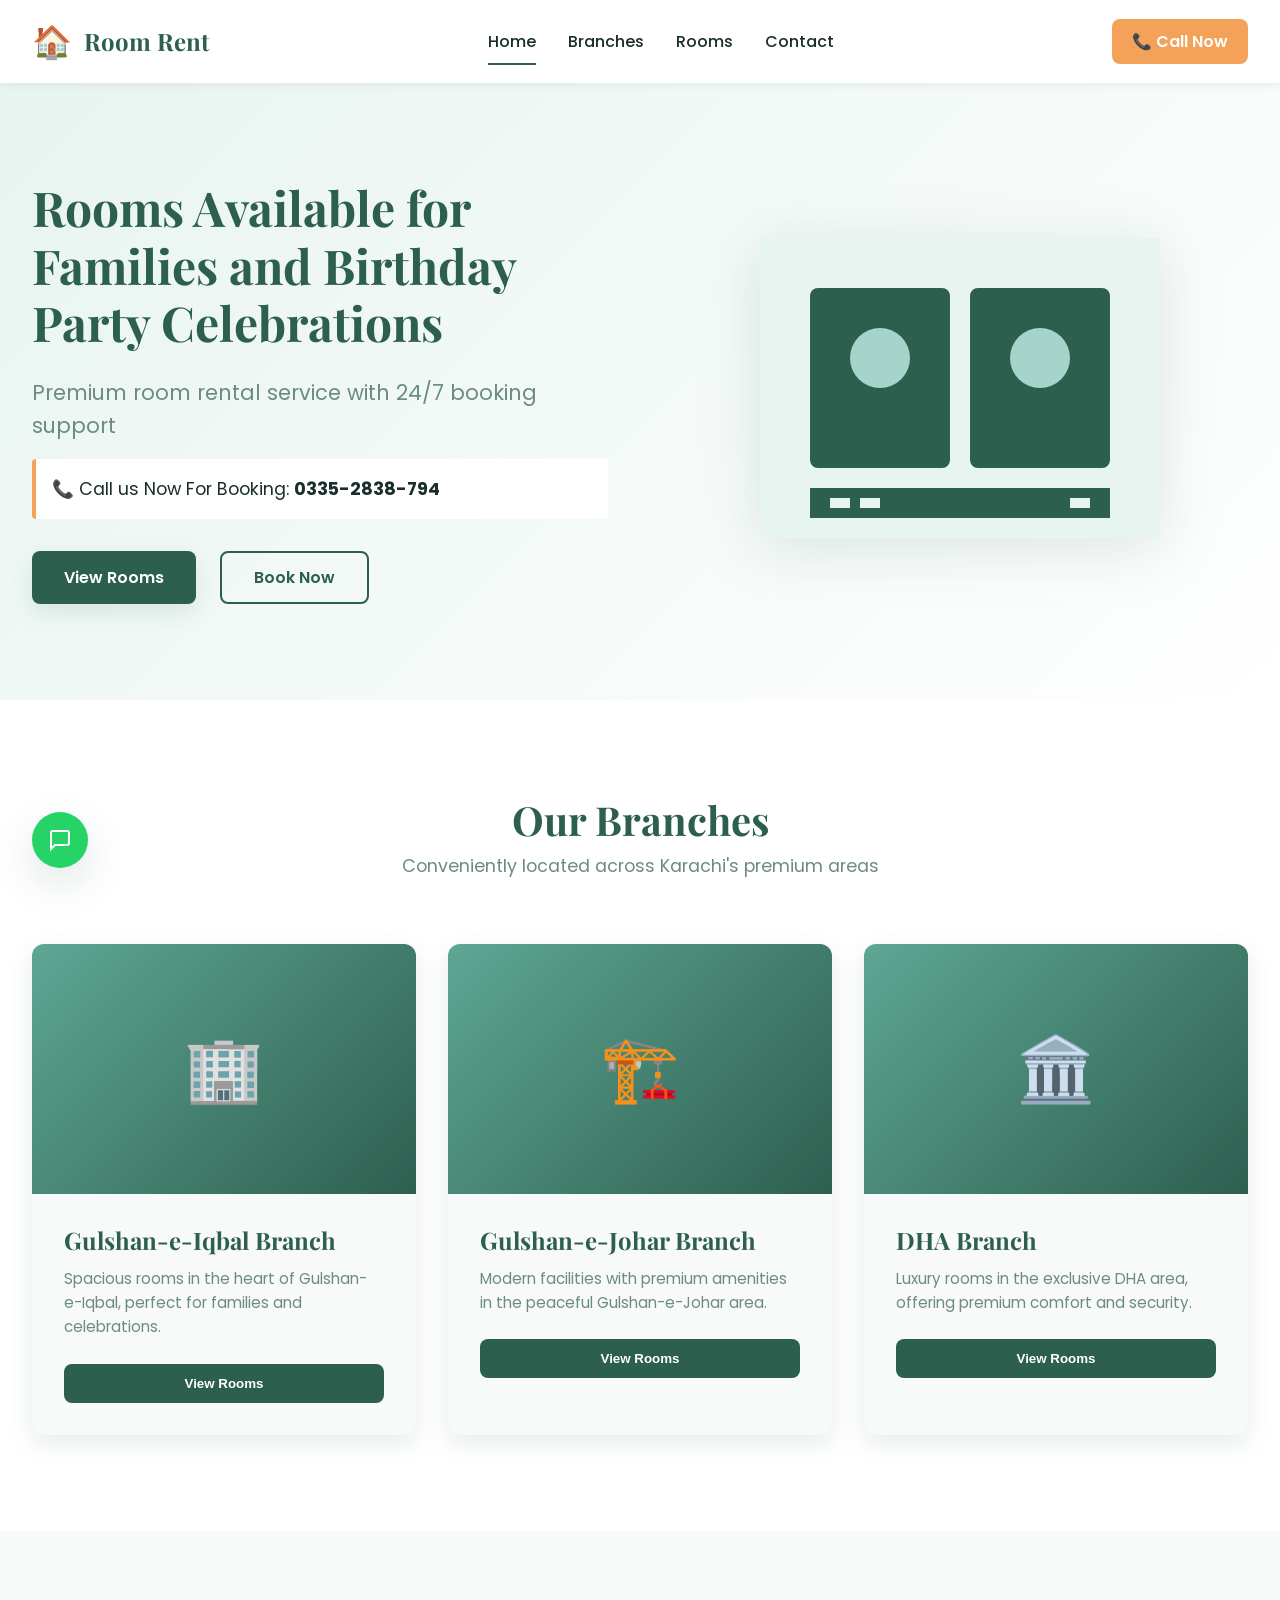
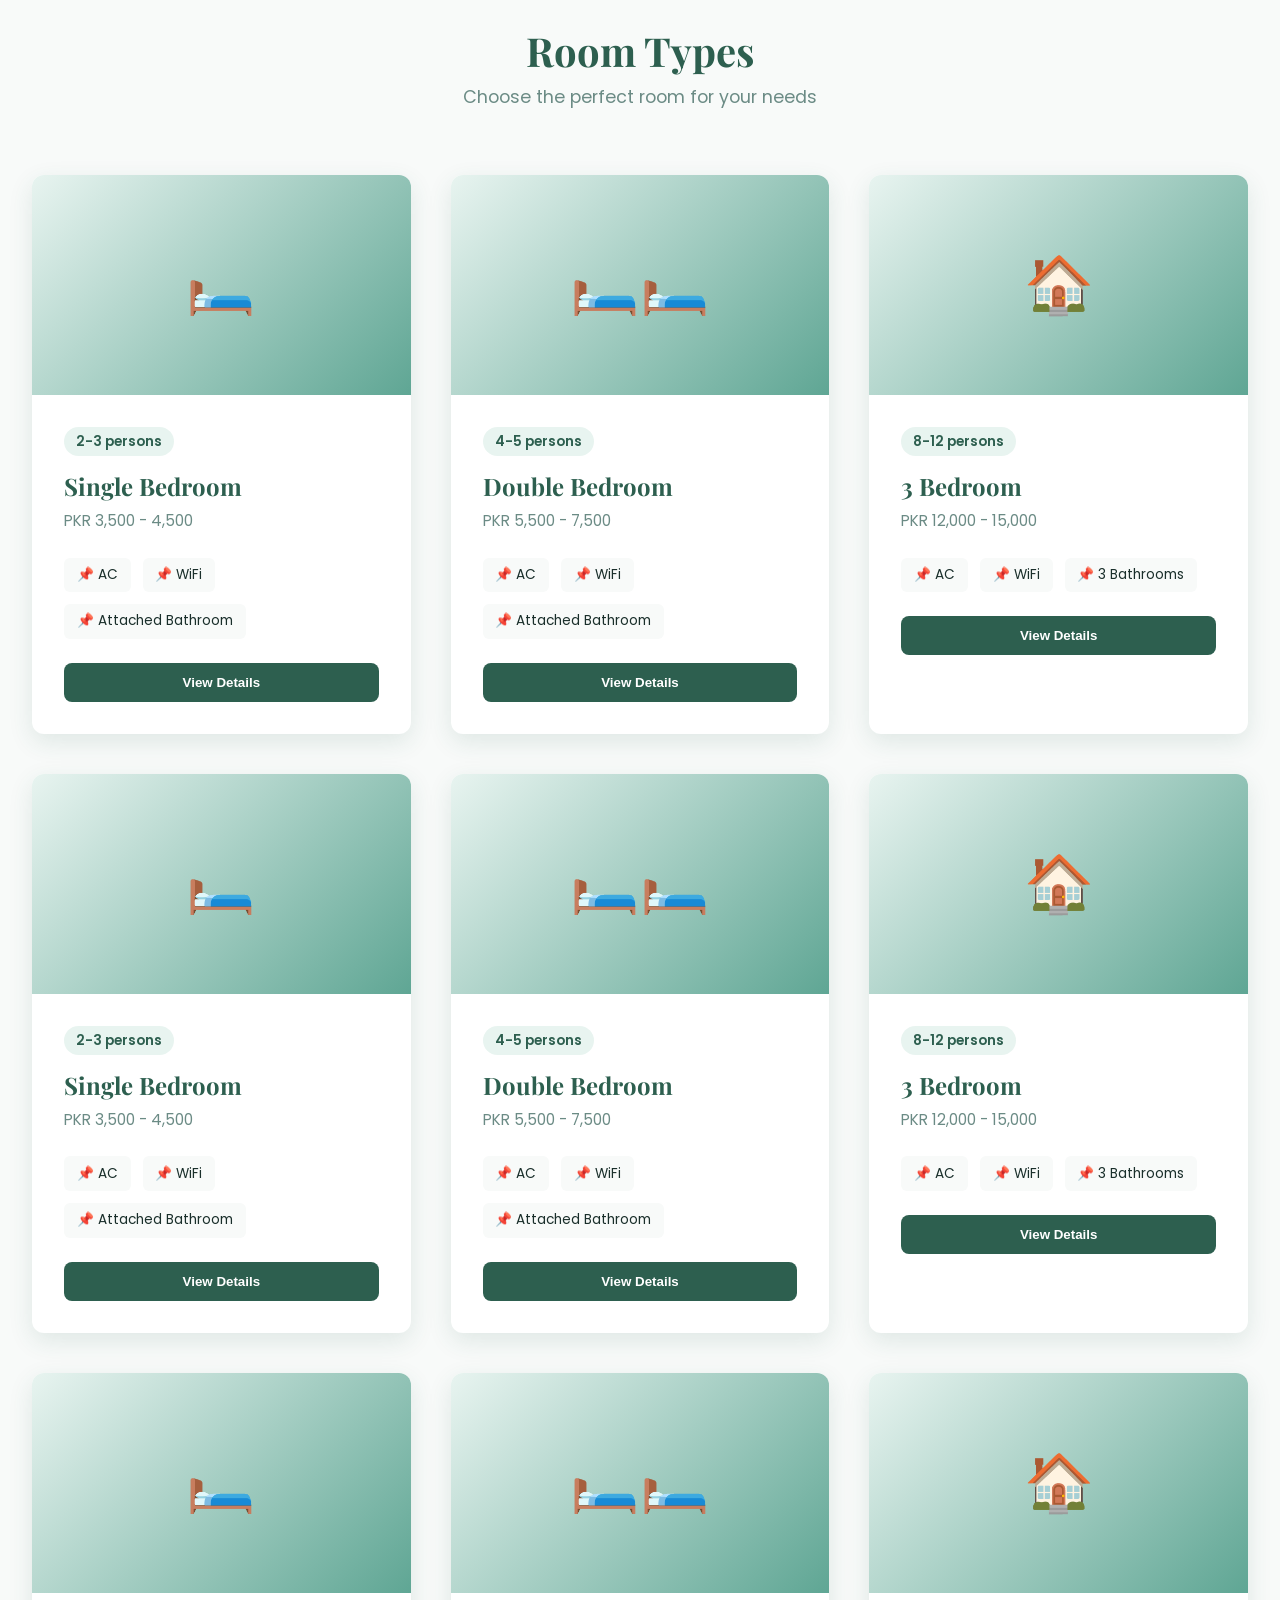
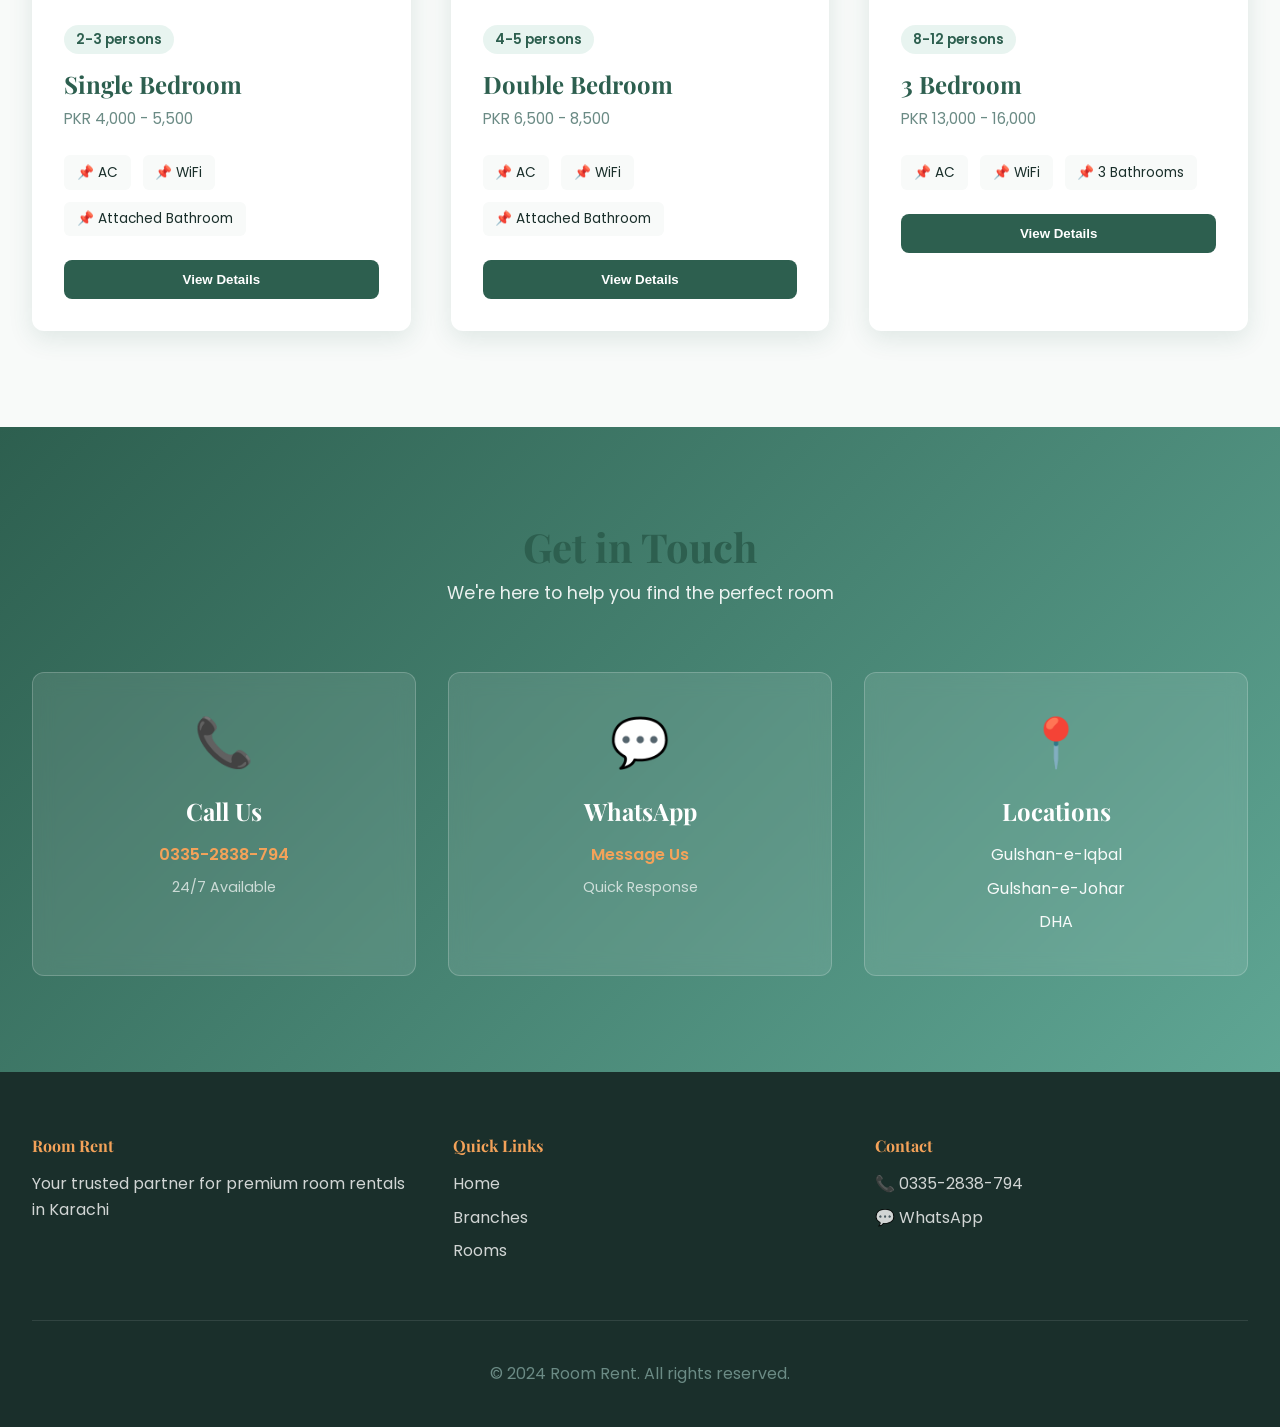
==== index.html @ 2858b4b1 "First commit Update RoomRent website" ====
<!DOCTYPE html>
<html lang="en">
<head>
    <meta charset="UTF-8">
    <meta name="viewport" content="width=device-width, initial-scale=1.0">
    <meta name="description" content="Room Rent - Premium room rental service in Karachi. Book family rooms, party venues across Gulshan-e-Iqbal, Gulshan-e-Johar, and DHA. 24/7 booking support.">
    <meta name="keywords" content="room rental, Karachi, family rooms, party venues, short-term rental, Gulshan-e-Iqbal, Gulshan-e-Johar, DHA">
    <meta name="author" content="Room Rent">
    <meta name="theme-color" content="#2D5F4F">
    <meta property="og:title" content="Room Rent - Premium Room Rental Service">
    <meta property="og:description" content="Book premium rooms for families and celebrations in Karachi">
    <meta property="og:type" content="business.business">
    
    <title>Room Rent - Book Premium Rooms in Karachi | Family & Party Venues</title>
    
    <link rel="stylesheet" href="css/style.css">
    <link rel="preconnect" href="https://fonts.googleapis.com">
    <link rel="preconnect" href="https://fonts.gstatic.com" crossorigin>
    <link href="https://fonts.googleapis.com/css2?family=Poppins:wght@300;400;500;600;700&family=Playfair+Display:wght@600;700&display=swap" rel="stylesheet">
</head>
<body>
    <!-- Floating WhatsApp Button -->
    <a href="https://wa.me/923352838794" class="whatsapp-btn" title="Chat with us on WhatsApp" aria-label="Open WhatsApp">
        <svg width="24" height="24" viewBox="0 0 24 24" fill="none" stroke="currentColor" stroke-width="2">
            <path d="M21 15a2 2 0 0 1-2 2H7l-4 4V5a2 2 0 0 1 2-2h14a2 2 0 0 1 2 2z"></path>
        </svg>
    </a>

    <!-- Navigation Header -->
    <header class="navbar">
        <nav class="nav-container">
            <div class="logo-section">
                <div class="logo">
                    <span class="logo-icon">🏠</span>
                    <span class="logo-text">Room Rent</span>
                </div>
            </div>
            
            <button class="hamburger" aria-label="Toggle navigation menu">
                <span></span>
                <span></span>
                <span></span>
            </button>

            <ul class="nav-menu">
                <li><a href="#home" class="nav-link active" data-section="home">Home</a></li>
                <li><a href="#branches" class="nav-link" data-section="branches">Branches</a></li>
                <li><a href="#rooms" class="nav-link" data-section="rooms">Rooms</a></li>
                <li><a href="#contact" class="nav-link" data-section="contact">Contact</a></li>
            </ul>

            <div class="nav-contact">
                <a href="tel:03352838794" class="call-btn">📞 Call Now</a>
            </div>
        </nav>
    </header>

    <!-- Main Content -->
    <main>
        <!-- Hero Section -->
        <section id="home" class="hero">
            <div class="hero-content">
                <div class="hero-text">
                    <h1 class="hero-heading">Rooms Available for Families and Birthday Party Celebrations</h1>
                    <p class="hero-subtext">Premium room rental service with 24/7 booking support</p>
                    <p class="hero-contact">📞 Call us Now For Booking: <strong>0335-2838-794</strong></p>
                    <div class="hero-buttons">
                        <button class="btn btn-primary" data-action="view-rooms">View Rooms</button>
                        <button class="btn btn-secondary" data-action="book-now">Book Now</button>
                    </div>
                </div>
                <div class="hero-visual">
                    <div class="hero-image-placeholder">
                        <svg viewBox="0 0 400 300" xmlns="http://www.w3.org/2000/svg">
                            <rect width="400" height="300" fill="#E8F4F0"/>
                            <rect x="50" y="50" width="140" height="180" fill="#2D5F4F" rx="8"/>
                            <rect x="210" y="50" width="140" height="180" fill="#2D5F4F" rx="8"/>
                            <circle cx="120" cy="120" r="30" fill="#A4D4CA"/>
                            <circle cx="280" cy="120" r="30" fill="#A4D4CA"/>
                            <rect x="50" y="250" width="300" height="30" fill="#2D5F4F"/>
                            <rect x="70" y="260" width="20" height="10" fill="#E8F4F0"/>
                            <rect x="100" y="260" width="20" height="10" fill="#E8F4F0"/>
                            <rect x="310" y="260" width="20" height="10" fill="#E8F4F0"/>
                        </svg>
                    </div>
                </div>
            </div>
        </section>

        <!-- Branches Section -->
        <section id="branches" class="branches">
            <div class="section-header">
                <h2>Our Branches</h2>
                <p>Conveniently located across Karachi's premium areas</p>
            </div>
            <div class="branches-grid" id="branchesGrid">
                <!-- Populated by JavaScript -->
            </div>
        </section>

        <!-- Rooms Section -->
        <section id="rooms" class="rooms">
            <div class="section-header">
                <h2>Room Types</h2>
                <p>Choose the perfect room for your needs</p>
            </div>
            <div class="rooms-grid" id="roomsGrid">
                <!-- Populated by JavaScript -->
            </div>
        </section>

        <!-- Contact Section -->
        <section id="contact" class="contact">
            <div class="section-header">
                <h2>Get in Touch</h2>
                <p>We're here to help you find the perfect room</p>
            </div>
            <div class="contact-content">
                <div class="contact-info">
                    <div class="contact-card">
                        <div class="contact-icon">📞</div>
                        <h3>Call Us</h3>
                        <p><a href="tel:03352838794">0335-2838-794</a></p>
                        <p class="text-muted">24/7 Available</p>
                    </div>
                    <div class="contact-card">
                        <div class="contact-icon">💬</div>
                        <h3>WhatsApp</h3>
                        <p><a href="https://wa.me/923352838794">Message Us</a></p>
                        <p class="text-muted">Quick Response</p>
                    </div>
                    <div class="contact-card">
                        <div class="contact-icon">📍</div>
                        <h3>Locations</h3>
                        <p>Gulshan-e-Iqbal</p>
                        <p>Gulshan-e-Johar</p>
                        <p>DHA</p>
                    </div>
                </div>
            </div>
        </section>
    </main>

    <!-- Modal for Room Details -->
    <div id="roomModal" class="modal hidden">
        <div class="modal-overlay" id="modalOverlay"></div>
        <div class="modal-content">
            <button class="modal-close" aria-label="Close modal">&times;</button>
            <div id="modalBody">
                <!-- Room details populated by JavaScript -->
            </div>
        </div>
    </div>

    <!-- Modal for Booking Form -->
    <div id="bookingModal" class="modal hidden">
        <div class="modal-overlay" id="bookingOverlay"></div>
        <div class="modal-content booking-modal">
            <button class="modal-close" aria-label="Close booking form">&times;</button>
            <div id="bookingForm">
                <!-- Booking form populated by JavaScript -->
            </div>
        </div>
    </div>

    <!-- Scroll to Top Button -->
    <button id="scrollTopBtn" class="scroll-top-btn" aria-label="Scroll to top">↑</button>

    <!-- Footer -->
    <footer class="footer">
        <div class="footer-content">
            <div class="footer-section">
                <h4>Room Rent</h4>
                <p>Your trusted partner for premium room rentals in Karachi</p>
            </div>
            <div class="footer-section">
                <h4>Quick Links</h4>
                <ul>
                    <li><a href="#home">Home</a></li>
                    <li><a href="#branches">Branches</a></li>
                    <li><a href="#rooms">Rooms</a></li>
                </ul>
            </div>
            <div class="footer-section">
                <h4>Contact</h4>
                <p>📞 <a href="tel:03352838794">0335-2838-794</a></p>
                <p>💬 <a href="https://wa.me/923352838794">WhatsApp</a></p>
            </div>
        </div>
        <div class="footer-bottom">
            <p>&copy; 2024 Room Rent. All rights reserved.</p>
        </div>
    </footer>

    <script src="js/script.js"></script>
</body>
</html>
---- css/style.css ----
/* ============================================
   ROOM RENT - PROFESSIONAL CSS STYLING
   Modern, Responsive, Production-Grade Design
   ============================================ */

:root {
    /* Brand Colors - Inspired by Room Rent logo */
    --primary-color: #2D5F4F;      /* Deep teal/green */
    --secondary-color: #5FA694;    /* Medium teal */
    --accent-color: #F4A259;       /* Warm orange accent */
    --light-bg: #F8FAF9;           /* Very light background */
    --light-accent: #E8F4F0;       /* Light teal for accents */
    --text-dark: #1A2F2B;          /* Dark text */
    --text-light: #6B8B85;         /* Light gray text */
    --border-color: #D4E4DE;       /* Subtle borders */
    --white: #FFFFFF;              /* Pure white */
    --shadow-sm: 0 2px 8px rgba(45, 95, 79, 0.08);
    --shadow-md: 0 8px 24px rgba(45, 95, 79, 0.12);
    --shadow-lg: 0 16px 40px rgba(45, 95, 79, 0.15);
    --transition: all 0.3s cubic-bezier(0.25, 0.46, 0.45, 0.94);
}

/* ============================================
   GLOBAL STYLES
   ============================================ */

* {
    margin: 0;
    padding: 0;
    box-sizing: border-box;
}

html {
    scroll-behavior: smooth;
}

body {
    font-family: 'Poppins', sans-serif;
    color: var(--text-dark);
    background-color: var(--light-bg);
    line-height: 1.6;
    overflow-x: hidden;
}

/* Typography */
h1, h2, h3, h4, h5, h6 {
    font-family: 'Playfair Display', serif;
    font-weight: 700;
    line-height: 1.2;
    color: var(--text-dark);
}

h1 { font-size: 3rem; }
h2 { font-size: 2.5rem; }
h3 { font-size: 1.5rem; }

p {
    color: var(--text-light);
    margin: 0.5rem 0;
}

a {
    color: var(--primary-color);
    text-decoration: none;
    transition: var(--transition);
}

a:hover {
    color: var(--secondary-color);
}

/* ============================================
   BUTTONS & INTERACTIVE ELEMENTS
   ============================================ */

.btn {
    padding: 12px 32px;
    border: none;
    border-radius: 8px;
    font-family: 'Poppins', sans-serif;
    font-size: 1rem;
    font-weight: 600;
    cursor: pointer;
    transition: var(--transition);
    display: inline-block;
    text-align: center;
    white-space: nowrap;
}

.btn-primary {
    background-color: var(--primary-color);
    color: var(--white);
    box-shadow: var(--shadow-md);
}

.btn-primary:hover {
    background-color: var(--secondary-color);
    transform: translateY(-2px);
    box-shadow: var(--shadow-lg);
}

.btn-primary:active {
    transform: translateY(0);
}

.btn-secondary {
    background-color: transparent;
    color: var(--primary-color);
    border: 2px solid var(--primary-color);
}

.btn-secondary:hover {
    background-color: var(--light-accent);
    transform: translateY(-2px);
}

.btn-small {
    padding: 8px 20px;
    font-size: 0.9rem;
}

button:disabled {
    opacity: 0.6;
    cursor: not-allowed;
    transform: none !important;
}

/* ============================================
   NAVIGATION HEADER
   ============================================ */

.navbar {
    background-color: var(--white);
    box-shadow: var(--shadow-sm);
    position: sticky;
    top: 0;
    z-index: 100;
    animation: slideDownIn 0.5s ease-out;
}

@keyframes slideDownIn {
    from {
        opacity: 0;
        transform: translateY(-20px);
    }
    to {
        opacity: 1;
        transform: translateY(0);
    }
}

.nav-container {
    max-width: 1400px;
    margin: 0 auto;
    padding: 1rem 2rem;
    display: flex;
    justify-content: space-between;
    align-items: center;
}

.logo-section {
    display: flex;
    align-items: center;
}

.logo {
    display: flex;
    align-items: center;
    gap: 0.75rem;
    font-size: 1.5rem;
    font-weight: 700;
    color: var(--primary-color);
}

.logo-icon {
    font-size: 2rem;
}

.logo-text {
    font-family: 'Playfair Display', serif;
    font-weight: 700;
}

.nav-menu {
    display: flex;
    list-style: none;
    gap: 2rem;
    align-items: center;
}

.nav-link {
    font-weight: 500;
    color: var(--text-dark);
    position: relative;
    padding: 0.5rem 0;
}

.nav-link::after {
    content: '';
    position: absolute;
    bottom: -4px;
    left: 0;
    width: 0;
    height: 2px;
    background-color: var(--primary-color);
    transition: width 0.3s ease;
}

.nav-link:hover::after,
.nav-link.active::after {
    width: 100%;
}

.nav-contact {
    display: flex;
    align-items: center;
}

.call-btn {
    padding: 10px 20px;
    background-color: var(--accent-color);
    color: var(--white);
    border-radius: 8px;
    font-weight: 600;
    transition: var(--transition);
}

.call-btn:hover {
    background-color: #E68A45;
    transform: scale(1.05);
}

.hamburger {
    display: none;
    flex-direction: column;
    cursor: pointer;
    background: none;
    border: none;
    padding: 0;
}

.hamburger span {
    width: 25px;
    height: 3px;
    background-color: var(--primary-color);
    margin: 5px 0;
    border-radius: 3px;
    transition: 0.3s;
}

/* ============================================
   HERO SECTION
   ============================================ */

.hero {
    background: linear-gradient(135deg, var(--light-accent) 0%, var(--white) 100%);
    padding: 6rem 2rem;
    overflow: hidden;
}

.hero-content {
    max-width: 1400px;
    margin: 0 auto;
    display: grid;
    grid-template-columns: 1fr 1fr;
    gap: 4rem;
    align-items: center;
}

.hero-text {
    animation: fadeInUp 0.8s ease-out;
}

.hero-heading {
    margin-bottom: 1.5rem;
    line-height: 1.2;
    color: var(--primary-color);
}

.hero-subtext {
    font-size: 1.3rem;
    color: var(--text-light);
    margin-bottom: 1rem;
}

.hero-contact {
    font-size: 1.1rem;
    color: var(--text-dark);
    margin-bottom: 2rem;
    padding: 1rem;
    background-color: var(--white);
    border-left: 4px solid var(--accent-color);
    border-radius: 4px;
}

.hero-buttons {
    display: flex;
    gap: 1.5rem;
}

.hero-visual {
    animation: fadeInRight 0.8s ease-out;
}

.hero-image-placeholder {
    width: 100%;
    max-width: 400px;
    margin: 0 auto;
}

.hero-image-placeholder svg {
    width: 100%;
    height: auto;
    filter: drop-shadow(0 10px 30px rgba(45, 95, 79, 0.15));
}

@keyframes fadeInUp {
    from {
        opacity: 0;
        transform: translateY(30px);
    }
    to {
        opacity: 1;
        transform: translateY(0);
    }
}

@keyframes fadeInRight {
    from {
        opacity: 0;
        transform: translateX(30px);
    }
    to {
        opacity: 1;
        transform: translateX(0);
    }
}

/* ============================================
   SECTION STYLES
   ============================================ */

section {
    padding: 6rem 2rem;
    max-width: 1400px;
    margin: 0 auto;
}

.section-header {
    text-align: center;
    margin-bottom: 4rem;
    animation: fadeInUp 0.8s ease-out;
}

.section-header h2 {
    color: var(--primary-color);
    margin-bottom: 0.5rem;
}

.section-header p {
    font-size: 1.1rem;
    color: var(--text-light);
}

/* ============================================
   BRANCHES SECTION
   ============================================ */

.branches {
    background-color: var(--white);
}

.branches-grid {
    display: grid;
    grid-template-columns: repeat(auto-fit, minmax(300px, 1fr));
    gap: 2rem;
}

.branch-card {
    background-color: var(--light-bg);
    border-radius: 12px;
    overflow: hidden;
    box-shadow: var(--shadow-md);
    transition: var(--transition);
    animation: fadeInUp 0.6s ease-out backwards;
}

.branch-card:nth-child(1) { animation-delay: 0.1s; }
.branch-card:nth-child(2) { animation-delay: 0.2s; }
.branch-card:nth-child(3) { animation-delay: 0.3s; }

.branch-card:hover {
    transform: translateY(-8px);
    box-shadow: var(--shadow-lg);
}

.branch-image {
    width: 100%;
    height: 250px;
    background: linear-gradient(135deg, var(--secondary-color) 0%, var(--primary-color) 100%);
    display: flex;
    align-items: center;
    justify-content: center;
    font-size: 4rem;
    color: var(--light-accent);
}

.branch-body {
    padding: 2rem;
}

.branch-body h3 {
    margin-bottom: 0.75rem;
    color: var(--primary-color);
}

.branch-body p {
    font-size: 0.95rem;
    margin-bottom: 1.5rem;
}

.branch-btn {
    width: 100%;
    background-color: var(--primary-color);
    color: var(--white);
    padding: 12px;
    border: none;
    border-radius: 8px;
    cursor: pointer;
    font-weight: 600;
    transition: var(--transition);
}

.branch-btn:hover {
    background-color: var(--secondary-color);
    transform: translateY(-2px);
}

/* ============================================
   ROOMS SECTION
   ============================================ */

.rooms {
    background-color: var(--light-bg);
}

.rooms-grid {
    display: grid;
    grid-template-columns: repeat(auto-fit, minmax(280px, 1fr));
    gap: 2.5rem;
}

.room-card {
    background-color: var(--white);
    border-radius: 12px;
    overflow: hidden;
    box-shadow: var(--shadow-md);
    transition: var(--transition);
    cursor: pointer;
    animation: fadeInUp 0.6s ease-out backwards;
}

.room-card:nth-child(1) { animation-delay: 0.1s; }
.room-card:nth-child(2) { animation-delay: 0.2s; }
.room-card:nth-child(3) { animation-delay: 0.3s; }

.room-card:hover {
    transform: translateY(-12px);
    box-shadow: var(--shadow-lg);
}

.room-image {
    width: 100%;
    height: 220px;
    background: linear-gradient(135deg, var(--light-accent) 0%, var(--secondary-color) 100%);
    display: flex;
    align-items: center;
    justify-content: center;
    font-size: 3.5rem;
    position: relative;
    overflow: hidden;
}

.room-image::before {
    content: '';
    position: absolute;
    top: 0;
    left: -100%;
    width: 100%;
    height: 100%;
    background: linear-gradient(90deg, transparent, rgba(255,255,255,0.3), transparent);
    transition: left 0.5s;
}

.room-card:hover .room-image::before {
    left: 100%;
}

.room-body {
    padding: 2rem;
}

.room-body h3 {
    margin-bottom: 0.5rem;
    color: var(--primary-color);
}

.room-badge {
    display: inline-block;
    background-color: var(--light-accent);
    color: var(--primary-color);
    padding: 0.25rem 0.75rem;
    border-radius: 20px;
    font-size: 0.85rem;
    font-weight: 600;
    margin-bottom: 1rem;
}

.room-body p {
    font-size: 0.95rem;
    margin-bottom: 1.5rem;
    color: var(--text-light);
}

.room-features {
    display: flex;
    flex-wrap: wrap;
    gap: 0.75rem;
    margin-bottom: 1.5rem;
}

.feature-tag {
    display: inline-flex;
    align-items: center;
    gap: 0.4rem;
    background-color: var(--light-bg);
    padding: 0.4rem 0.8rem;
    border-radius: 6px;
    font-size: 0.85rem;
    color: var(--text-dark);
}

.room-btn {
    width: 100%;
    background-color: var(--primary-color);
    color: var(--white);
    padding: 12px;
    border: none;
    border-radius: 8px;
    cursor: pointer;
    font-weight: 600;
    transition: var(--transition);
}

.room-btn:hover {
    background-color: var(--secondary-color);
    transform: translateY(-2px);
}

/* ============================================
   CONTACT SECTION
   ============================================ */

.contact {
    background: linear-gradient(135deg, var(--primary-color) 0%, var(--secondary-color) 100%);
    color: var(--white);
    position: relative;
}

.contact .section-header {
    color: var(--white);
}

.contact .section-header p {
    color: rgba(255, 255, 255, 0.9);
}

.contact-content {
    max-width: 100%;
}

.contact-info {
    display: grid;
    grid-template-columns: repeat(auto-fit, minmax(280px, 1fr));
    gap: 2rem;
}

.contact-card {
    background-color: rgba(255, 255, 255, 0.1);
    backdrop-filter: blur(10px);
    padding: 2rem;
    border-radius: 12px;
    text-align: center;
    border: 1px solid rgba(255, 255, 255, 0.2);
    transition: var(--transition);
    animation: fadeInUp 0.6s ease-out backwards;
}

.contact-card:nth-child(1) { animation-delay: 0.1s; }
.contact-card:nth-child(2) { animation-delay: 0.2s; }
.contact-card:nth-child(3) { animation-delay: 0.3s; }

.contact-card:hover {
    background-color: rgba(255, 255, 255, 0.15);
    transform: translateY(-8px);
}

.contact-icon {
    font-size: 3rem;
    margin-bottom: 1rem;
}

.contact-card h3 {
    margin-bottom: 1rem;
    color: var(--white);
}

.contact-card p {
    color: rgba(255, 255, 255, 0.95);
    margin: 0.5rem 0;
}

.contact-card a {
    color: var(--accent-color);
    font-weight: 600;
}

.contact-card a:hover {
    color: var(--white);
}

.text-muted {
    color: rgba(255, 255, 255, 0.7) !important;
    font-size: 0.9rem;
}

/* ============================================
   MODAL STYLES
   ============================================ */

.modal {
    position: fixed;
    top: 0;
    left: 0;
    width: 100%;
    height: 100%;
    display: flex;
    align-items: center;
    justify-content: center;
    z-index: 1000;
    opacity: 1;
    visibility: visible;
    transition: opacity 0.3s ease, visibility 0.3s ease;
}

.modal.hidden {
    opacity: 0;
    visibility: hidden;
    pointer-events: none;
}

.modal-overlay {
    position: absolute;
    top: 0;
    left: 0;
    width: 100%;
    height: 100%;
    background-color: rgba(0, 0, 0, 0.5);
    cursor: pointer;
}

.modal-content {
    background-color: var(--white);
    border-radius: 16px;
    padding: 2.5rem;
    max-width: 600px;
    max-height: 90vh;
    overflow-y: auto;
    position: relative;
    z-index: 1001;
    animation: modalSlideIn 0.3s ease-out;
    box-shadow: var(--shadow-lg);
}

.booking-modal {
    max-width: 700px;
}

@keyframes modalSlideIn {
    from {
        opacity: 0;
        transform: translateY(-30px);
    }
    to {
        opacity: 1;
        transform: translateY(0);
    }
}

.modal-close {
    position: absolute;
    top: 1.5rem;
    right: 1.5rem;
    background: none;
    border: none;
    font-size: 2rem;
    color: var(--text-light);
    cursor: pointer;
    transition: var(--transition);
    width: 40px;
    height: 40px;
    display: flex;
    align-items: center;
    justify-content: center;
}

.modal-close:hover {
    color: var(--primary-color);
    transform: rotate(90deg);
}

/* Room Details Modal */
.room-details-header {
    margin-bottom: 2rem;
}

.room-details-gallery {
    width: 100%;
    height: 300px;
    background: linear-gradient(135deg, var(--light-accent) 0%, var(--secondary-color) 100%);
    border-radius: 12px;
    display: flex;
    align-items: center;
    justify-content: center;
    font-size: 5rem;
    margin-bottom: 2rem;
}

.room-details-info {
    margin-bottom: 2rem;
}

.room-details-info h3 {
    margin-bottom: 1rem;
    color: var(--primary-color);
}

.details-grid {
    display: grid;
    grid-template-columns: 1fr 1fr;
    gap: 1.5rem;
    margin-bottom: 2rem;
}

.detail-item {
    padding: 1rem;
    background-color: var(--light-bg);
    border-radius: 8px;
}

.detail-item strong {
    color: var(--primary-color);
    display: block;
    margin-bottom: 0.25rem;
}

.room-features-modal {
    display: grid;
    grid-template-columns: repeat(2, 1fr);
    gap: 1rem;
    margin-top: 1rem;
}

.feature-item {
    display: flex;
    align-items: center;
    gap: 0.75rem;
}

.feature-item::before {
    content: '✓';
    color: var(--accent-color);
    font-weight: bold;
    font-size: 1.2rem;
}

/* ============================================
   BOOKING FORM STYLES
   ============================================ */

.booking-form-title {
    margin-bottom: 2rem;
    text-align: center;
}

.booking-form-title h2 {
    color: var(--primary-color);
    margin-bottom: 0.5rem;
}

.form-group {
    margin-bottom: 1.5rem;
}

.form-group label {
    display: block;
    margin-bottom: 0.5rem;
    font-weight: 600;
    color: var(--text-dark);
}

.form-group input,
.form-group select,
.form-group textarea {
    width: 100%;
    padding: 12px;
    border: 2px solid var(--border-color);
    border-radius: 8px;
    font-family: 'Poppins', sans-serif;
    font-size: 1rem;
    transition: var(--transition);
    background-color: var(--white);
}

.form-group input:focus,
.form-group select:focus,
.form-group textarea:focus {
    outline: none;
    border-color: var(--primary-color);
    box-shadow: 0 0 0 3px rgba(45, 95, 79, 0.1);
}

.form-group input::placeholder {
    color: var(--text-light);
}

.form-row {
    display: grid;
    grid-template-columns: 1fr 1fr;
    gap: 1.5rem;
}

.form-error {
    display: none;
    color: #E74C3C;
    font-size: 0.85rem;
    margin-top: 0.35rem;
}

.form-group.error input,
.form-group.error select {
    border-color: #E74C3C;
    background-color: rgba(231, 76, 60, 0.05);
}

.form-group.error .form-error {
    display: block;
}

.form-success {
    background-color: #D4EDDA;
    border: 1px solid #C3E6CB;
    color: #155724;
    padding: 1rem;
    border-radius: 8px;
    margin-bottom: 1.5rem;
    display: none;
    animation: fadeInUp 0.3s ease-out;
}

.form-success.show {
    display: block;
}

.form-actions {
    display: grid;
    grid-template-columns: 1fr 1fr;
    gap: 1rem;
    margin-top: 2rem;
}

.form-btn {
    padding: 12px;
    border: none;
    border-radius: 8px;
    font-weight: 600;
    cursor: pointer;
    transition: var(--transition);
}

.form-btn-submit {
    background-color: var(--primary-color);
    color: var(--white);
}

.form-btn-submit:hover:not(:disabled) {
    background-color: var(--secondary-color);
    transform: translateY(-2px);
}

.form-btn-whatsapp {
    background-color: var(--accent-color);
    color: var(--white);
    display: flex;
    align-items: center;
    justify-content: center;
    gap: 0.75rem;
}

.form-btn-whatsapp:hover:not(:disabled) {
    background-color: #E68A45;
    transform: translateY(-2px);
}

/* ============================================
   WHATSAPP FLOATING BUTTON
   ============================================ */

.whatsapp-btn {
    position: fixed;
    bottom: 2rem;
    left: 2rem;
    width: 56px;
    height: 56px;
    background-color: #25D366;
    color: var(--white);
    border-radius: 50%;
    display: flex;
    align-items: center;
    justify-content: center;
    box-shadow: var(--shadow-lg);
    z-index: 999;
    transition: var(--transition);
    animation: bounceIn 0.6s cubic-bezier(0.68, -0.55, 0.265, 1.55);
}

.whatsapp-btn:hover {
    transform: scale(1.15);
    box-shadow: 0 20px 40px rgba(37, 211, 102, 0.3);
}

.whatsapp-btn:active {
    transform: scale(0.95);
}

@keyframes bounceIn {
    0% {
        opacity: 0;
        transform: scale(0);
    }
    50% {
        opacity: 1;
    }
    100% {
        opacity: 1;
        transform: scale(1);
    }
}

/* ============================================
   SCROLL TO TOP BUTTON
   ============================================ */

.scroll-top-btn {
    position: fixed;
    bottom: 2rem;
    right: 2rem;
    width: 50px;
    height: 50px;
    background-color: var(--primary-color);
    color: var(--white);
    border: none;
    border-radius: 50%;
    font-size: 1.5rem;
    cursor: pointer;
    display: none;
    align-items: center;
    justify-content: center;
    box-shadow: var(--shadow-md);
    transition: var(--transition);
    z-index: 998;
}

.scroll-top-btn.show {
    display: flex;
}

.scroll-top-btn:hover {
    background-color: var(--secondary-color);
    transform: translateY(-4px);
}

/* ============================================
   FOOTER
   ============================================ */

.footer {
    background-color: var(--text-dark);
    color: var(--white);
    padding: 4rem 2rem 2rem;
}

.footer-content {
    max-width: 1400px;
    margin: 0 auto;
    display: grid;
    grid-template-columns: repeat(auto-fit, minmax(250px, 1fr));
    gap: 3rem;
    margin-bottom: 3rem;
}

.footer-section h4 {
    color: var(--accent-color);
    margin-bottom: 1rem;
}

.footer-section p {
    color: rgba(255, 255, 255, 0.8);
    margin: 0.5rem 0;
}

.footer-section ul {
    list-style: none;
}

.footer-section ul li {
    margin: 0.5rem 0;
}

.footer-section a {
    color: rgba(255, 255, 255, 0.8);
}

.footer-section a:hover {
    color: var(--accent-color);
}

.footer-bottom {
    max-width: 1400px;
    margin: 0 auto;
    padding-top: 2rem;
    border-top: 1px solid rgba(255, 255, 255, 0.1);
    text-align: center;
    color: rgba(255, 255, 255, 0.6);
}

/* ============================================
   RESPONSIVE DESIGN
   ============================================ */

@media (max-width: 768px) {
    h1 { font-size: 2rem; }
    h2 { font-size: 1.75rem; }
    
    .nav-container {
        padding: 1rem;
    }
    
    .nav-menu {
        display: none;
        position: absolute;
        top: 100%;
        left: 0;
        right: 0;
        flex-direction: column;
        background-color: var(--white);
        box-shadow: var(--shadow-md);
        padding: 1rem 0;
        gap: 0;
    }
    
    .nav-menu.active {
        display: flex;
    }
    
    .nav-menu li {
        padding: 1rem 2rem;
        border-bottom: 1px solid var(--border-color);
    }
    
    .hamburger {
        display: flex;
    }
    
    .nav-contact {
        display: none;
    }
    
    .hero-content {
        grid-template-columns: 1fr;
        gap: 2rem;
    }
    
    .hero-buttons {
        flex-direction: column;
    }
    
    .btn {
        width: 100%;
    }
    
    section {
        padding: 4rem 1.5rem;
    }
    
    .section-header {
        margin-bottom: 2.5rem;
    }
    
    .branches-grid,
    .rooms-grid,
    .contact-info {
        grid-template-columns: 1fr;
    }
    
    .form-row {
        grid-template-columns: 1fr;
        gap: 1rem;
    }
    
    .form-actions {
        grid-template-columns: 1fr;
    }
    
    .details-grid {
        grid-template-columns: 1fr;
    }
    
    .room-features-modal {
        grid-template-columns: 1fr;
    }
    
    .modal-content {
        max-width: 90%;
        padding: 1.5rem;
    }
    
    .whatsapp-btn {
        bottom: 1.5rem;
        left: 1.5rem;
        width: 50px;
        height: 50px;
    }
    
    .scroll-top-btn {
        bottom: 1.5rem;
        right: 1.5rem;
        width: 45px;
        height: 45px;
    }
    
    .footer-content {
        gap: 2rem;
    }
}

@media (max-width: 480px) {
    h1 { font-size: 1.5rem; }
    h2 { font-size: 1.3rem; }
    
    .logo-text {
        display: none;
    }
    
    .call-btn {
        padding: 8px 12px;
        font-size: 0.9rem;
    }
    
    .hero {
        padding: 3rem 1rem;
    }
    
    .hero-heading {
        font-size: 1.75rem;
    }
    
    .hero-subtext {
        font-size: 1rem;
    }
    
    section {
        padding: 3rem 1rem;
    }
    
    .section-header {
        margin-bottom: 2rem;
    }
    
    .branch-image,
    .room-image {
        height: 180px;
    }
    
    .modal-content {
        border-radius: 12px;
        padding: 1.25rem;
    }
    
    .room-details-gallery {
        height: 200px;
    }
}

/* ============================================
   LOADING & ANIMATION UTILITIES
   ============================================ */

@keyframes spin {
    0% { transform: rotate(0deg); }
    100% { transform: rotate(360deg); }
}

@keyframes pulse {
    0%, 100% { opacity: 1; }
    50% { opacity: 0.5; }
}

.loading {
    display: inline-block;
    width: 20px;
    height: 20px;
    border: 3px solid var(--border-color);
    border-top-color: var(--primary-color);
    border-radius: 50%;
    animation: spin 0.6s linear infinite;
}

/* ============================================
   SCROLLBAR STYLING
   ============================================ */

::-webkit-scrollbar {
    width: 8px;
}

::-webkit-scrollbar-track {
    background-color: var(--light-bg);
}

::-webkit-scrollbar-thumb {
    background-color: var(--border-color);
    border-radius: 4px;
}

::-webkit-scrollbar-thumb:hover {
    background-color: var(--secondary-color);
}
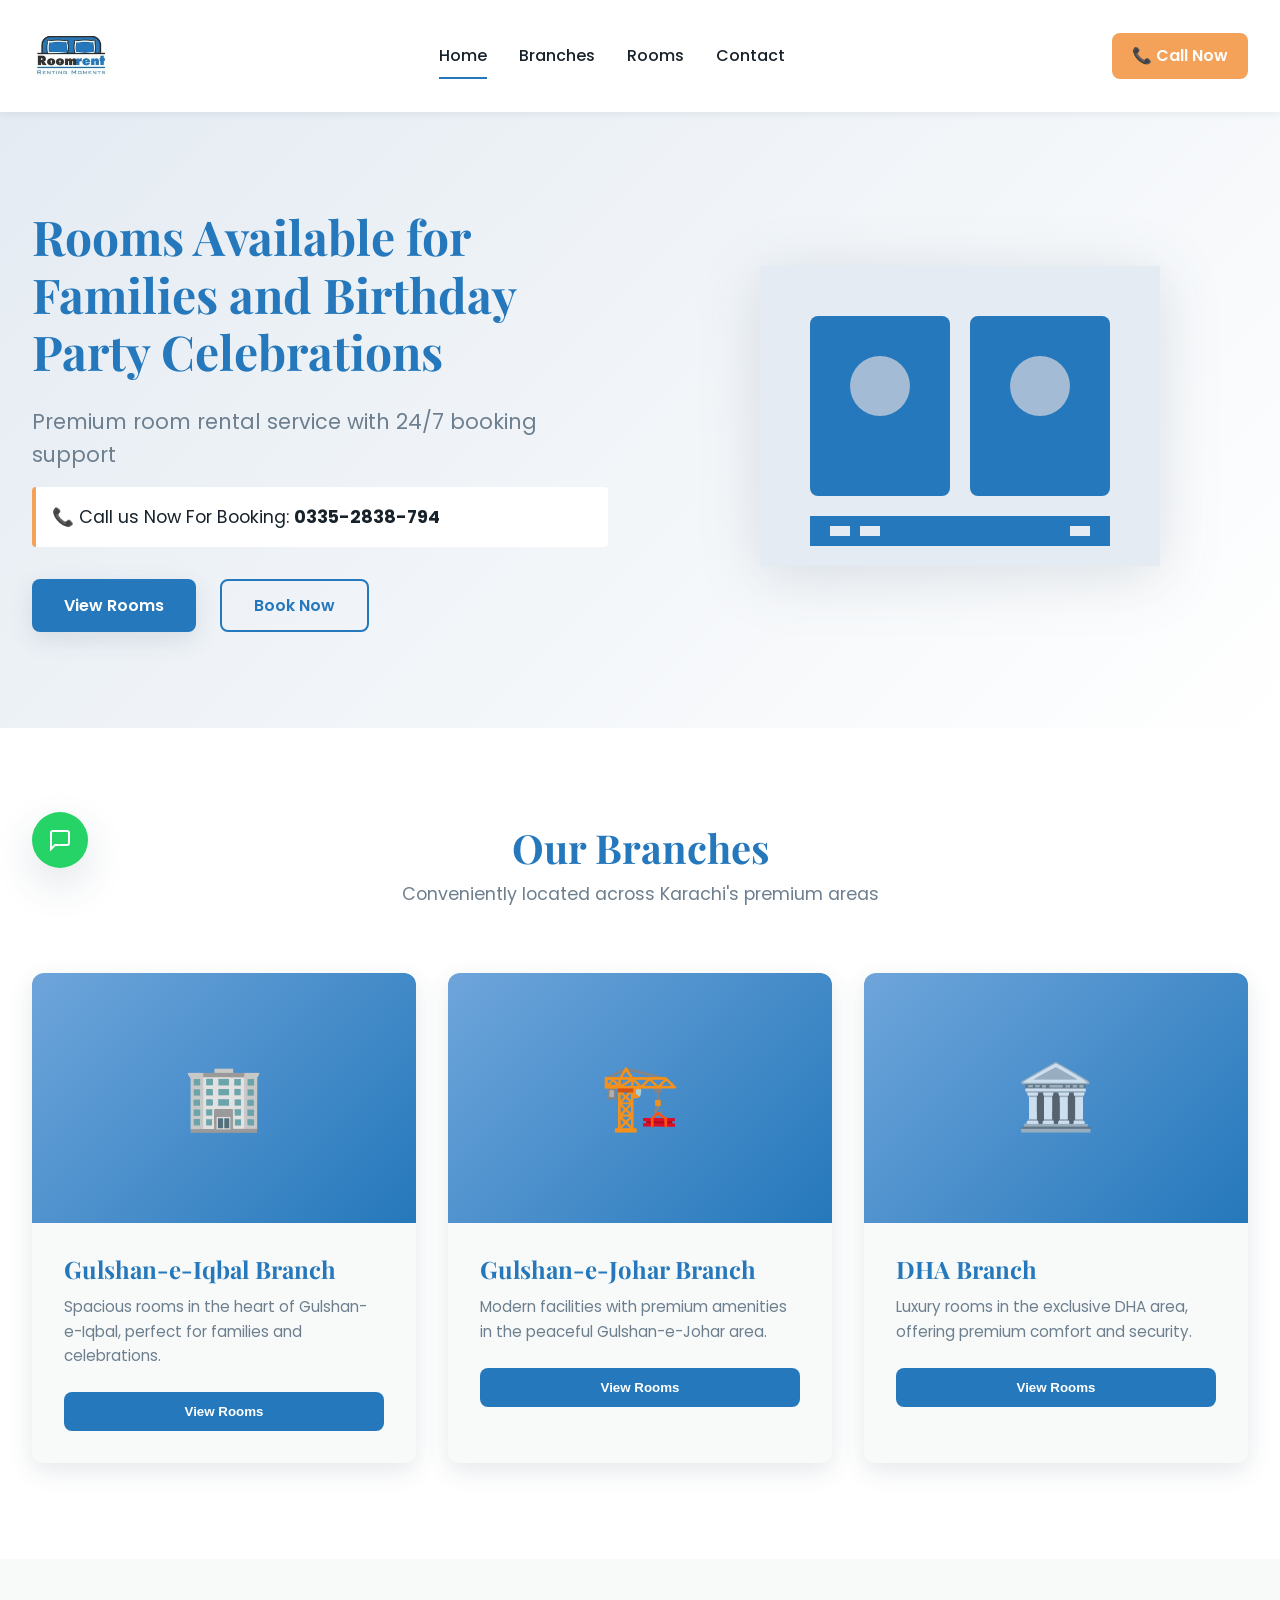
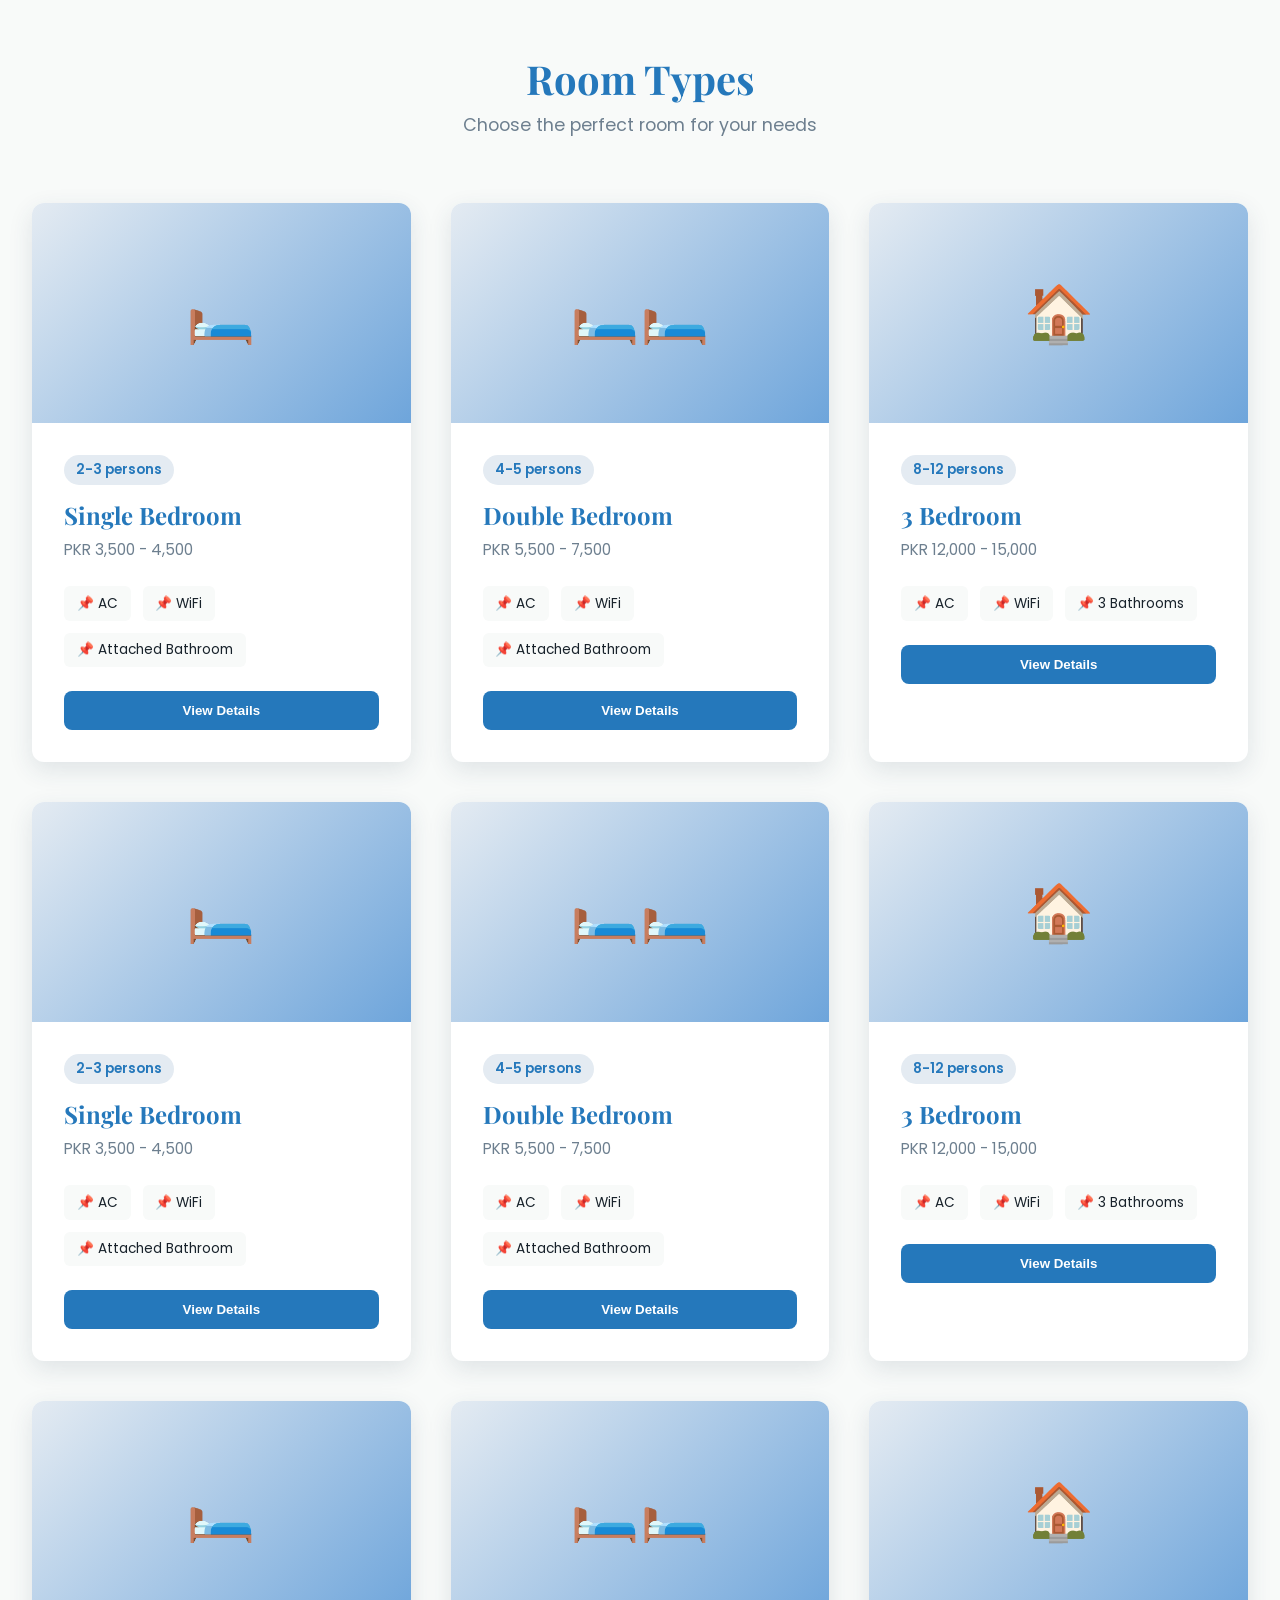
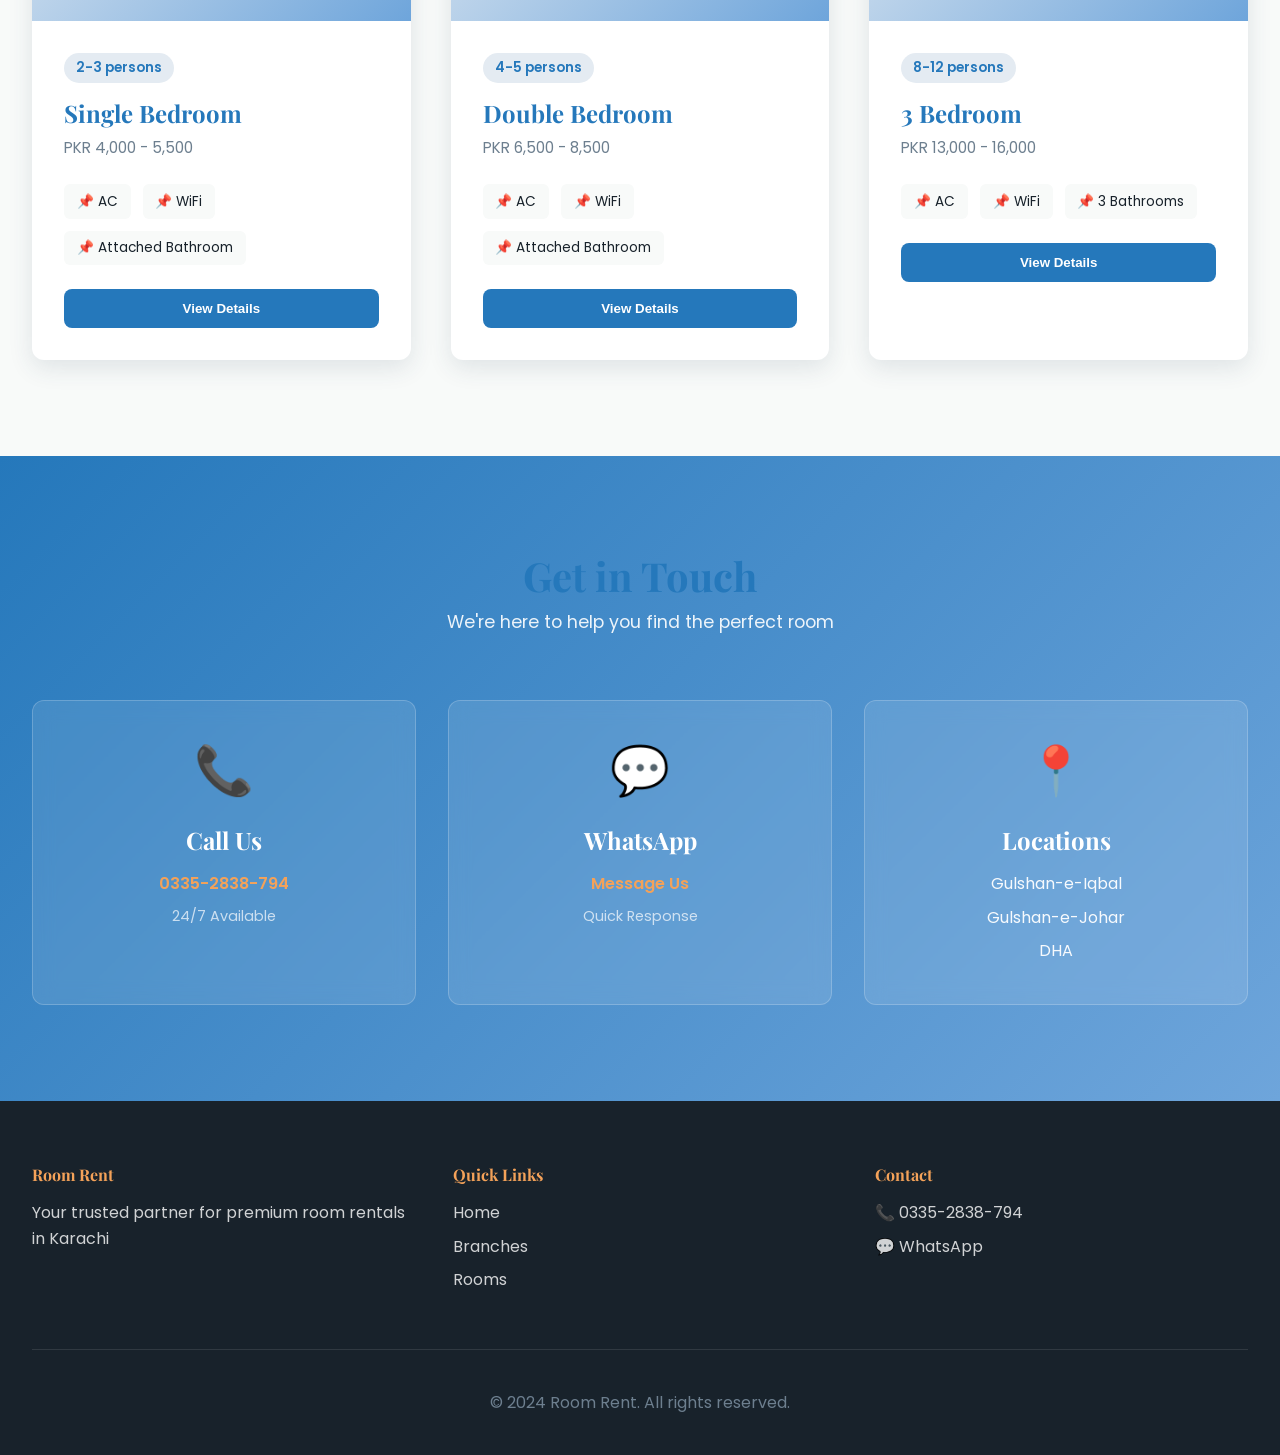
==== commit c12886a4: "update website" ====
--- a/index.html
+++ b/index.html
@@ -6,7 +6,7 @@
     <meta name="description" content="Room Rent - Premium room rental service in Karachi. Book family rooms, party venues across Gulshan-e-Iqbal, Gulshan-e-Johar, and DHA. 24/7 booking support.">
     <meta name="keywords" content="room rental, Karachi, family rooms, party venues, short-term rental, Gulshan-e-Iqbal, Gulshan-e-Johar, DHA">
     <meta name="author" content="Room Rent">
-    <meta name="theme-color" content="#2D5F4F">
+    <meta name="theme-color" content="#2578bb">
     <meta property="og:title" content="Room Rent - Premium Room Rental Service">
     <meta property="og:description" content="Book premium rooms for families and celebrations in Karachi">
     <meta property="og:type" content="business.business">
@@ -31,8 +31,9 @@
         <nav class="nav-container">
             <div class="logo-section">
                 <div class="logo">
-                    <span class="logo-icon">🏠</span>
-                    <span class="logo-text">Room Rent</span>
+                    <!-- <span class="logo-icon">🏠</span>
+                    <span class="logo-text">Room Rent</span> -->
+                    <img src="images/logo.jpg" alt="Room Rent Logo" class="logo-image" style="width: 80px; height: auto;">
                 </div>
             </div>
             
@@ -72,15 +73,15 @@
                 <div class="hero-visual">
                     <div class="hero-image-placeholder">
                         <svg viewBox="0 0 400 300" xmlns="http://www.w3.org/2000/svg">
-                            <rect width="400" height="300" fill="#E8F4F0"/>
-                            <rect x="50" y="50" width="140" height="180" fill="#2D5F4F" rx="8"/>
-                            <rect x="210" y="50" width="140" height="180" fill="#2D5F4F" rx="8"/>
-                            <circle cx="120" cy="120" r="30" fill="#A4D4CA"/>
-                            <circle cx="280" cy="120" r="30" fill="#A4D4CA"/>
-                            <rect x="50" y="250" width="300" height="30" fill="#2D5F4F"/>
-                            <rect x="70" y="260" width="20" height="10" fill="#E8F4F0"/>
-                            <rect x="100" y="260" width="20" height="10" fill="#E8F4F0"/>
-                            <rect x="310" y="260" width="20" height="10" fill="#E8F4F0"/>
+                            <rect width="400" height="300" fill="#e4ebf2"/>
+                            <rect x="50" y="50" width="140" height="180" fill="#2578bb" rx="8"/>
+                            <rect x="210" y="50" width="140" height="180" fill="#2578bb" rx="8"/>
+                            <circle cx="120" cy="120" r="30" fill="#a3bbd4"/>
+                            <circle cx="280" cy="120" r="30" fill="#a3bbd4"/>
+                            <rect x="50" y="250" width="300" height="30" fill="#2578bb"/>
+                            <rect x="70" y="260" width="20" height="10" fill="#e4ebf2"/>
+                            <rect x="100" y="260" width="20" height="10" fill="#e4ebf2"/>
+                            <rect x="310" y="260" width="20" height="10" fill="#e4ebf2"/>
                         </svg>
                     </div>
                 </div>
--- a/css/style.css
+++ b/css/style.css
@@ -5,18 +5,23 @@
 
 :root {
     /* Brand Colors - Inspired by Room Rent logo */
-    --primary-color: #2D5F4F;      /* Deep teal/green */
-    --secondary-color: #5FA694;    /* Medium teal */
+    /*--primary-color: #2D5F4F;      /* Deep teal/green */
+    /*--secondary-color: #5FA694;    /* Medium teal */
+    --primary-color: #2578bb;      /* Deep teal/green */
+    --secondary-color: #6ea5db;    /* Medium teal */
     --accent-color: #F4A259;       /* Warm orange accent */
     --light-bg: #F8FAF9;           /* Very light background */
-    --light-accent: #E8F4F0;       /* Light teal for accents */
-    --text-dark: #1A2F2B;          /* Dark text */
-    --text-light: #6B8B85;         /* Light gray text */
-    --border-color: #D4E4DE;       /* Subtle borders */
+    --light-accent: #e4ebf2;       /* Light teal for accents */
+    --text-dark: #18222b;          /* Dark text */
+    --text-light: #6d7f8f;         /* Light gray text */
+    --border-color: #d1d9e0;       /* Subtle borders */
     --white: #FFFFFF;              /* Pure white */
-    --shadow-sm: 0 2px 8px rgba(45, 95, 79, 0.08);
-    --shadow-md: 0 8px 24px rgba(45, 95, 79, 0.12);
-    --shadow-lg: 0 16px 40px rgba(45, 95, 79, 0.15);
+    --shadow-sm: 0 2px 8px rgba(43, 69, 92, 0.08);
+    --shadow-md: 0 8px 24px rgba(43, 69, 92, 0.12);
+    --shadow-lg: 0 16px 40px rgba(43, 69, 92, 0.15);
+    /*--shadow-sm: 0 2px 8px rgba(43, 69, 92, 0.08); */
+    /*--shadow-md: 0 8px 24px rgba(43, 69, 92, 0.12); */
+    /*--shadow-lg: 0 16px 40px rgba(43, 69, 92, 0.15); */
     --transition: all 0.3s cubic-bezier(0.25, 0.46, 0.45, 0.94);
 }
 
@@ -311,7 +316,7 @@
 .hero-image-placeholder svg {
     width: 100%;
     height: auto;
-    filter: drop-shadow(0 10px 30px rgba(45, 95, 79, 0.15));
+    filter: drop-shadow(0 10px 30px rgba(43, 69, 92, 0.15));
 }
 
 @keyframes fadeInUp {
@@ -827,7 +832,7 @@
 .form-group textarea:focus {
     outline: none;
     border-color: var(--primary-color);
-    box-shadow: 0 0 0 3px rgba(45, 95, 79, 0.1);
+    box-shadow: 0 0 0 3px rgba(43, 69, 92, 0.1);
 }
 
 .form-group input::placeholder {
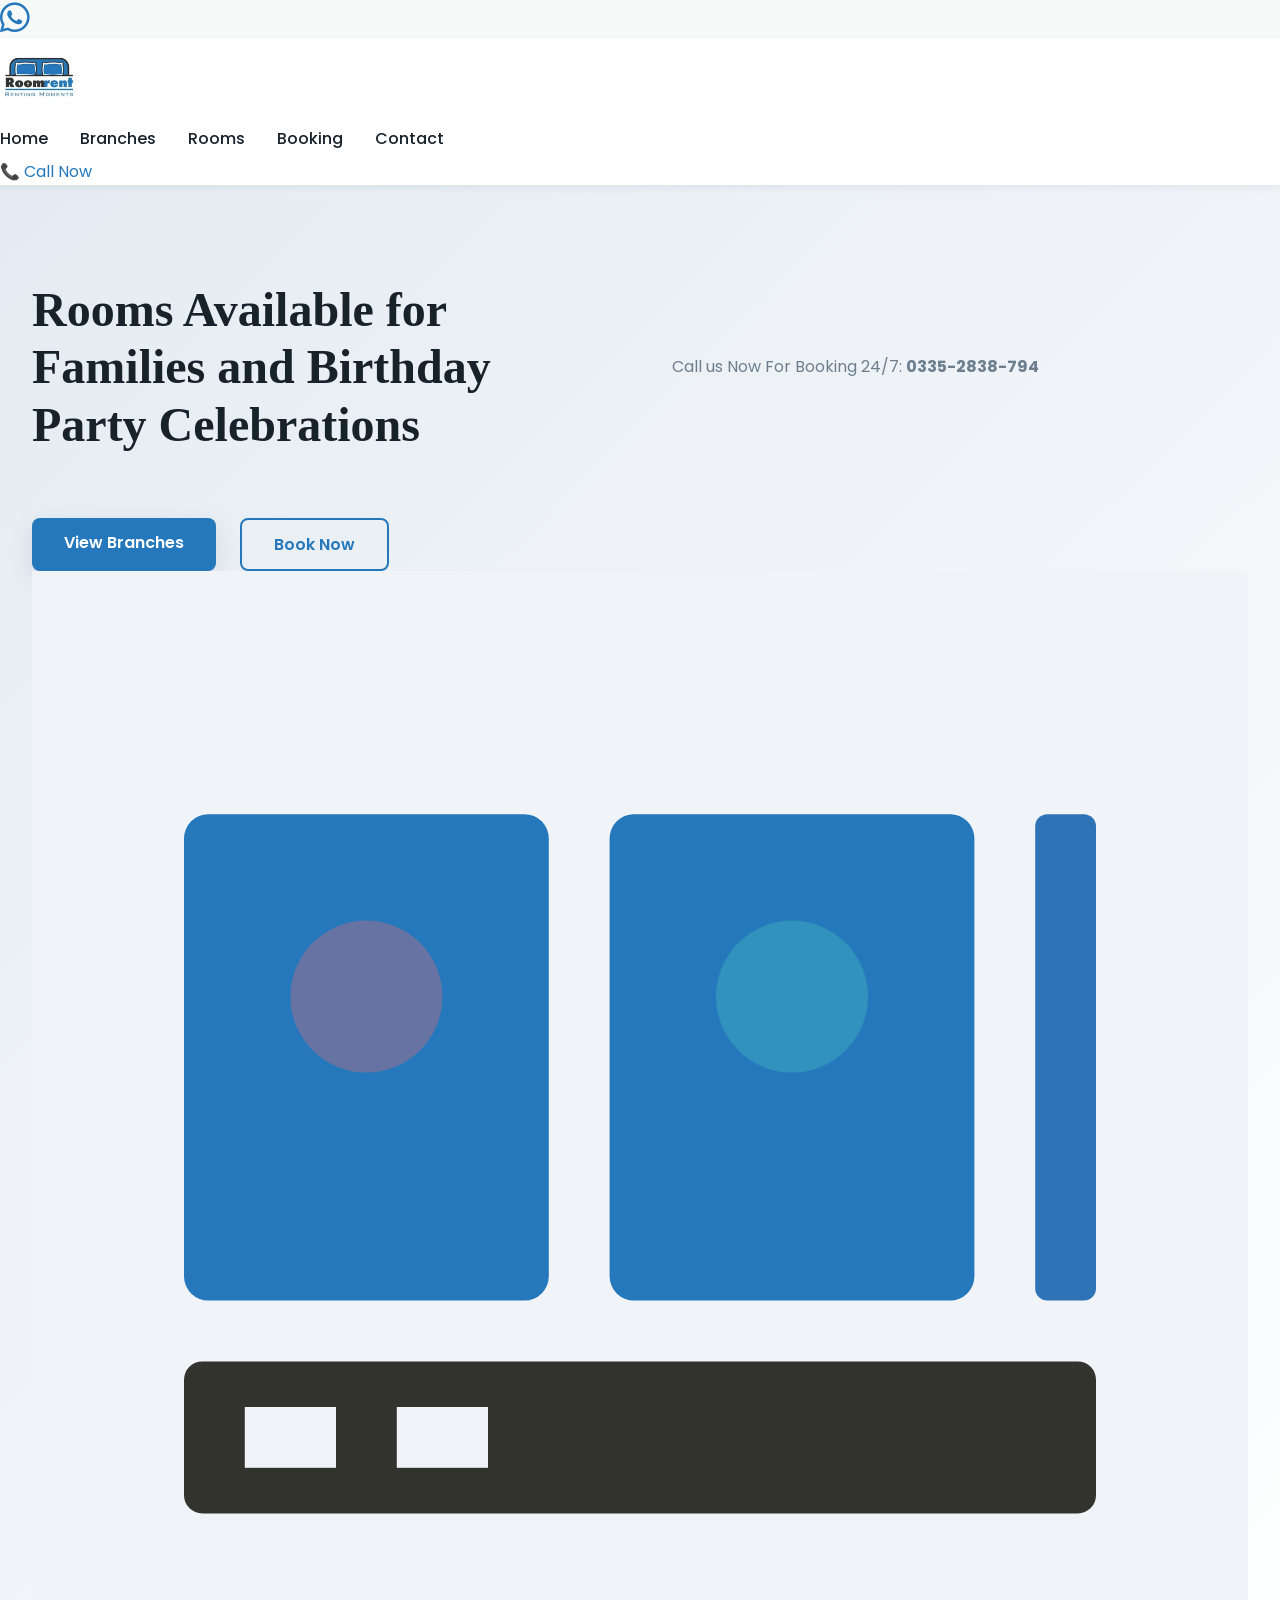
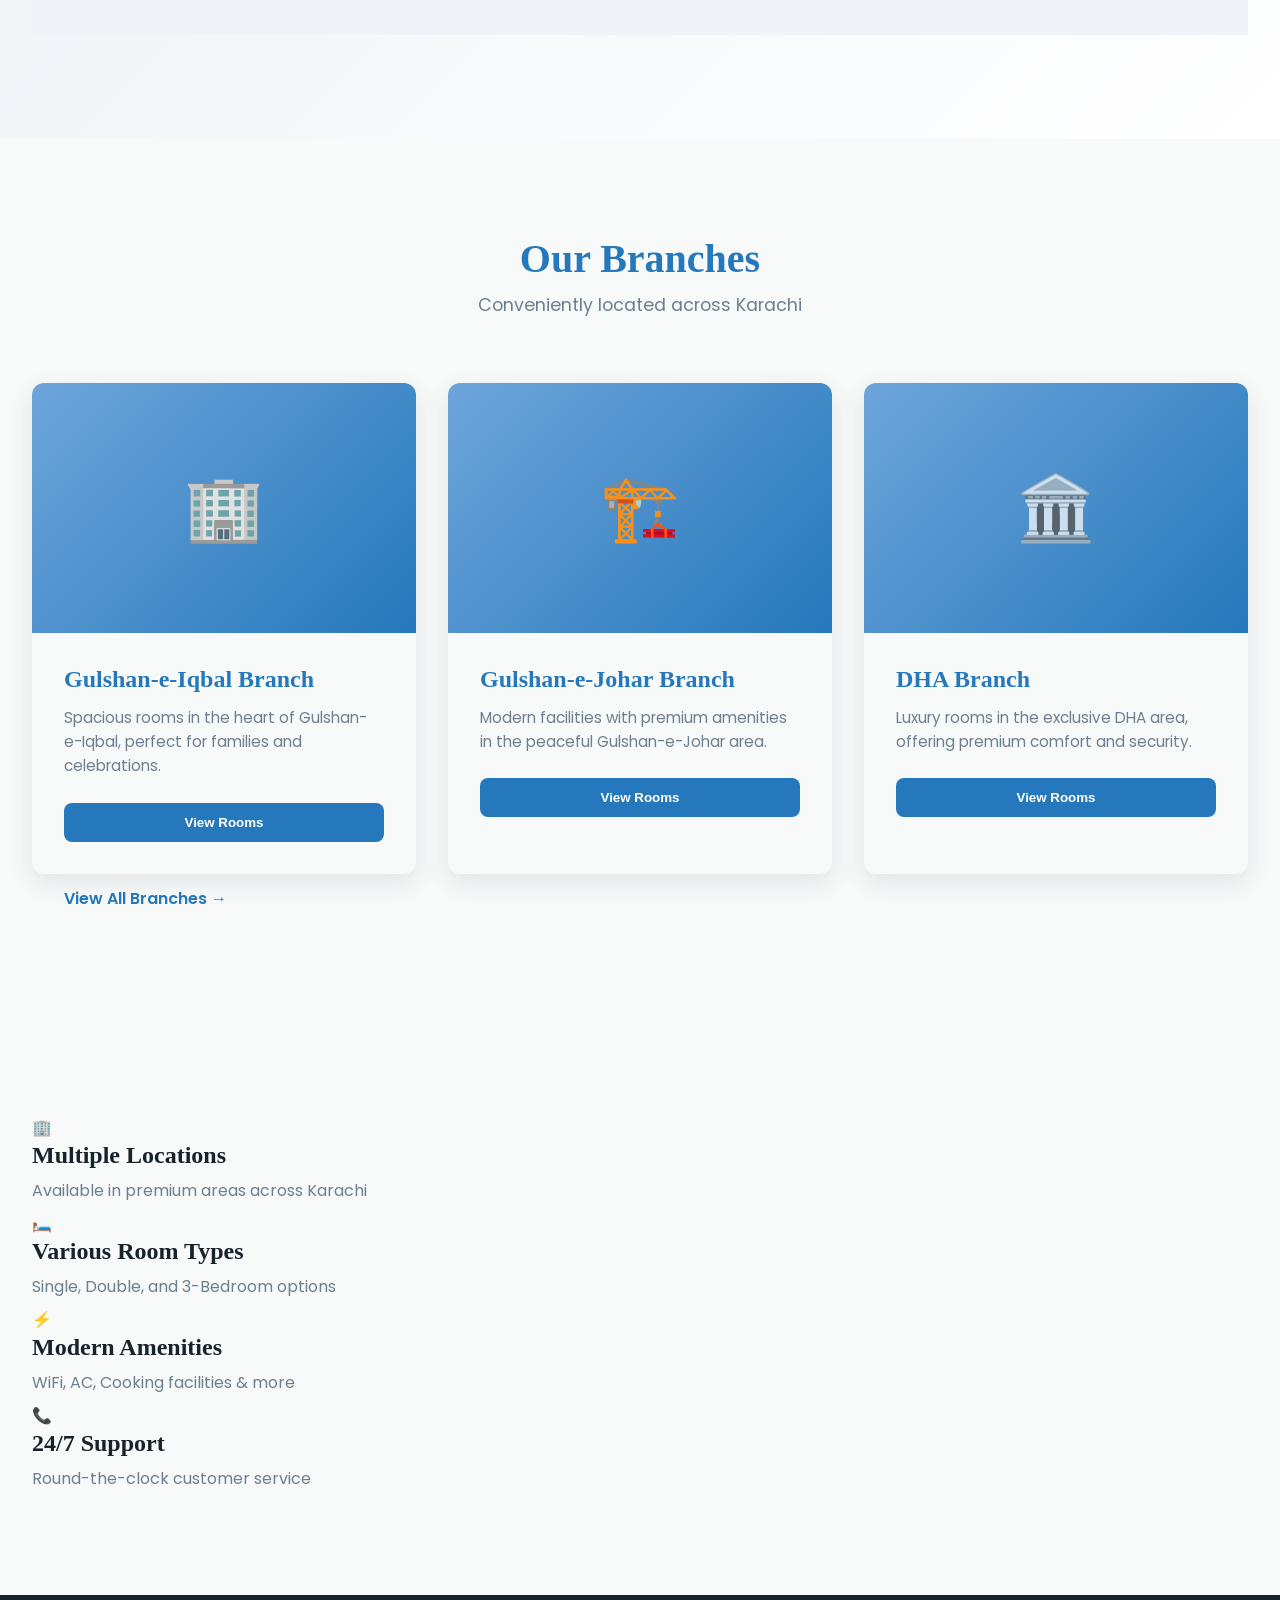
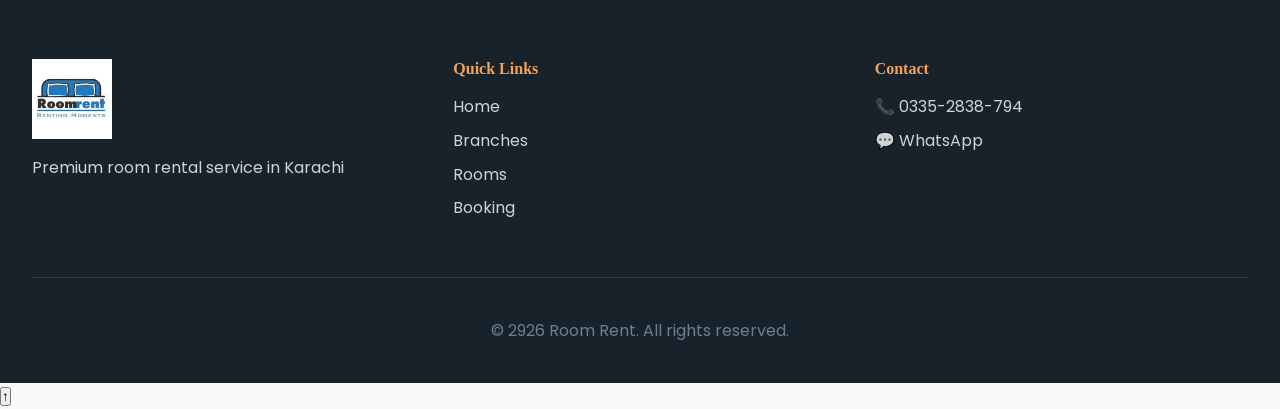
==== commit 4d375c6a: "Updated code changes" ====
--- a/index.html
+++ b/index.html
@@ -3,55 +3,56 @@
 <head>
     <meta charset="UTF-8">
     <meta name="viewport" content="width=device-width, initial-scale=1.0">
-    <meta name="description" content="Room Rent - Premium room rental service in Karachi. Book family rooms, party venues across Gulshan-e-Iqbal, Gulshan-e-Johar, and DHA. 24/7 booking support.">
-    <meta name="keywords" content="room rental, Karachi, family rooms, party venues, short-term rental, Gulshan-e-Iqbal, Gulshan-e-Johar, DHA">
+    <meta name="description" content="Room Rent - Premium room rental service in Karachi. Book family rooms and party venues. Available 24/7.">
+    <meta name="keywords" content="room rental, Karachi, family rooms, party venues, accommodation">
     <meta name="author" content="Room Rent">
-    <meta name="theme-color" content="#2578bb">
-    <meta property="og:title" content="Room Rent - Premium Room Rental Service">
-    <meta property="og:description" content="Book premium rooms for families and celebrations in Karachi">
-    <meta property="og:type" content="business.business">
     
-    <title>Room Rent - Book Premium Rooms in Karachi | Family & Party Venues</title>
+    <title>Room Rent - Premium Room Rental Service in Karachi</title>
     
     <link rel="stylesheet" href="css/style.css">
     <link rel="preconnect" href="https://fonts.googleapis.com">
     <link rel="preconnect" href="https://fonts.gstatic.com" crossorigin>
-    <link href="https://fonts.googleapis.com/css2?family=Poppins:wght@300;400;500;600;700&family=Playfair+Display:wght@600;700&display=swap" rel="stylesheet">
+    <link href="https://fonts.googleapis.com/css2?family=Montserrat:wght@300;400;600;700&family=Poppins:wght@400;500;600&display=swap" rel="stylesheet">
+    <link rel="stylesheet" href="https://cdnjs.cloudflare.com/ajax/libs/font-awesome/6.5.1/css/all.min.css">
 </head>
 <body>
     <!-- Floating WhatsApp Button -->
-    <a href="https://wa.me/923352838794" class="whatsapp-btn" title="Chat with us on WhatsApp" aria-label="Open WhatsApp">
-        <svg width="24" height="24" viewBox="0 0 24 24" fill="none" stroke="currentColor" stroke-width="2">
-            <path d="M21 15a2 2 0 0 1-2 2H7l-4 4V5a2 2 0 0 1 2-2h14a2 2 0 0 1 2 2z"></path>
+    <!-- <a href="https://wa.me/923352838794" class="whatsapp-float" title="Chat with us on WhatsApp" target="_blank" rel="noopener">
+        <svg width="28" height="28" viewBox="0 0 24 24" fill="currentColor">
+            <path d="M17.472 14.382c-.297-.149-1.758-.867-2.03-.967-.273-.099-.471-.148-.67.15-.197.297-.767.966-.94 1.164-.173.199-.347.223-.644.075-.297-.15-1.255-.463-2.39-1.475-.883-.788-1.48-1.761-1.653-2.059-.173-.297-.018-.458.13-.606.134-.133.298-.347.446-.52.149-.174.198-.298.298-.497.099-.198.05-.371-.025-.52-.075-.149-.669-1.612-.916-2.207-.242-.579-.487-.5-.67-.51-.173-.008-.371-.01-.57-.01-.198 0-.52.074-.792.372-.272.297-1.04 1.016-1.04 2.479 0 1.462 1.065 2.875 1.213 3.074.149.198 2.096 3.2 5.076 4.487.709.306 1.262.489 1.694.625.712.227 1.36.195 1.871.118.571-.085 1.758-.719 2.006-1.413.248-.694.248-1.289.173-1.413-.074-.124-.272-.198-.57-.347m-5.421-7.403h-.004a9.87 9.87 0 00-4.947 1.347l-.355.206-.368-.067c-1.264-.23-2.459-.856-3.471-1.876-1.04-1.05-1.65-2.447-1.726-3.966C.098 5.031.751 2.718 2.472 1.265 4.191-.187 6.53.012 8.313 1.422c1.86 1.502 2.91 3.627 2.91 5.98 0 .213-.005.426-.014.636.945.324 1.856.773 2.703 1.326l.328.206.36-.065c1.404-.253 2.744-.108 3.97.567 1.239.681 2.265 1.865 2.82 3.257.556 1.392.414 3.04-.405 4.405-1.045 1.676-2.684 2.754-4.614 2.754-1.076 0-2.088-.29-3.01-.842l-.33-.196-.347.06c-1.447.26-2.805.05-4.06-.607Z"/>
         </svg>
+    </a> -->
+    <a href="https://wa.me/923352838794" class="whatsapp-float" title="Chat with us on WhatsApp" target="_blank" rel="noopener">
+        <i class="fab fa-whatsapp" style="font-size:34px; hover{color:#ffffff;} "></i>
     </a>
 
-    <!-- Navigation Header -->
-    <header class="navbar">
-        <nav class="nav-container">
-            <div class="logo-section">
-                <div class="logo">
-                    <!-- <span class="logo-icon">🏠</span>
-                    <span class="logo-text">Room Rent</span> -->
-                    <img src="images/logo.jpg" alt="Room Rent Logo" class="logo-image" style="width: 80px; height: auto;">
+    <!-- Header Navigation -->
+    <header class="header">
+        <nav class="navbar">
+            <div class="container">
+                <div class="nav-wrapper">
+                    <a href="index.html" class="logo">
+                        <!-- <span class="logo-icon">🏠</span>
+                        <span class="logo-text">Room Rent</span> -->
+                        <img src="images/logo.jpg" alt="Room Rent Logo" class="logo-image" style="width: 80px; height: auto;">
+                    </a>
+
+                    <button class="hamburger" id="hamburger">
+                        <span></span>
+                        <span></span>
+                        <span></span>
+                    </button>
+
+                    <nav class="nav-menu" id="navMenu">
+                        <a href="index.html" class="nav-link active">Home</a>
+                        <a href="branches.html" class="nav-link">Branches</a>
+                        <a href="rooms.html" class="nav-link">Rooms</a>
+                        <a href="booking.html" class="nav-link">Booking</a>
+                        <a href="contact.html" class="nav-link">Contact</a>
+                    </nav>
+
+                    <a href="tel:03352838794" class="btn-call">📞 Call Now</a>
                 </div>
-            </div>
-            
-            <button class="hamburger" aria-label="Toggle navigation menu">
-                <span></span>
-                <span></span>
-                <span></span>
-            </button>
-
-            <ul class="nav-menu">
-                <li><a href="#home" class="nav-link active" data-section="home">Home</a></li>
-                <li><a href="#branches" class="nav-link" data-section="branches">Branches</a></li>
-                <li><a href="#rooms" class="nav-link" data-section="rooms">Rooms</a></li>
-                <li><a href="#contact" class="nav-link" data-section="contact">Contact</a></li>
-            </ul>
-
-            <div class="nav-contact">
-                <a href="tel:03352838794" class="call-btn">📞 Call Now</a>
             </div>
         </nav>
     </header>
@@ -59,140 +60,113 @@
     <!-- Main Content -->
     <main>
         <!-- Hero Section -->
-        <section id="home" class="hero">
-            <div class="hero-content">
-                <div class="hero-text">
-                    <h1 class="hero-heading">Rooms Available for Families and Birthday Party Celebrations</h1>
-                    <p class="hero-subtext">Premium room rental service with 24/7 booking support</p>
-                    <p class="hero-contact">📞 Call us Now For Booking: <strong>0335-2838-794</strong></p>
+        <section class="hero">
+            <div class="container">
+                <div class="hero-content">
+                    <h1 class="hero-title">Rooms Available for Families and Birthday Party Celebrations</h1>
+                    <p class="hero-subtitle">Call us Now For Booking 24/7: <strong>0335-2838-794</strong></p>
                     <div class="hero-buttons">
-                        <button class="btn btn-primary" data-action="view-rooms">View Rooms</button>
-                        <button class="btn btn-secondary" data-action="book-now">Book Now</button>
+                        <a href="branches.html" class="btn btn-primary">View Branches</a>
+                        <a href="booking.html" class="btn btn-secondary">Book Now</a>
                     </div>
                 </div>
-                <div class="hero-visual">
-                    <div class="hero-image-placeholder">
-                        <svg viewBox="0 0 400 300" xmlns="http://www.w3.org/2000/svg">
-                            <rect width="400" height="300" fill="#e4ebf2"/>
-                            <rect x="50" y="50" width="140" height="180" fill="#2578bb" rx="8"/>
-                            <rect x="210" y="50" width="140" height="180" fill="#2578bb" rx="8"/>
-                            <circle cx="120" cy="120" r="30" fill="#a3bbd4"/>
-                            <circle cx="280" cy="120" r="30" fill="#a3bbd4"/>
-                            <rect x="50" y="250" width="300" height="30" fill="#2578bb"/>
-                            <rect x="70" y="260" width="20" height="10" fill="#e4ebf2"/>
-                            <rect x="100" y="260" width="20" height="10" fill="#e4ebf2"/>
-                            <rect x="310" y="260" width="20" height="10" fill="#e4ebf2"/>
+                <div class="hero-image">
+                    <div class="hero-placeholder">
+                        <svg viewBox="0 0 400 350" xmlns="http://www.w3.org/2000/svg">
+                            <rect width="400" height="350" fill="#f0f4f8"/>
+                            <rect x="50" y="80" width="120" height="160" fill="#2578bb" rx="8"/>
+                            <rect x="190" y="80" width="120" height="160" fill="#2578bb" rx="8"/>
+                            <rect x="330" y="80" width="20" height="160" fill="#2e73b6" rx="4"/>
+                            <circle cx="110" cy="140" r="25" fill="#ff6b6b" opacity="0.3"/>
+                            <circle cx="250" cy="140" r="25" fill="#4ecdc4" opacity="0.3"/>
+                            <rect x="50" y="260" width="300" height="50" fill="#33332e" rx="6"/>
+                            <rect x="70" y="275" width="30" height="20" fill="#f0f4f8"/>
+                            <rect x="120" y="275" width="30" height="20" fill="#f0f4f8"/>
                         </svg>
                     </div>
                 </div>
             </div>
         </section>
 
-        <!-- Branches Section -->
-        <section id="branches" class="branches">
-            <div class="section-header">
-                <h2>Our Branches</h2>
-                <p>Conveniently located across Karachi's premium areas</p>
-            </div>
-            <div class="branches-grid" id="branchesGrid">
-                <!-- Populated by JavaScript -->
+        <!-- Branches Preview Section -->
+        <section class="branches-preview">
+            <div class="container">
+                <div class="section-header">
+                    <h2>Our Branches</h2>
+                    <p>Conveniently located across Karachi</p>
+                </div>
+                <div class="branches-grid" id="branchesGrid">
+                    <!-- Populated by JavaScript -->
+                </div>
+                <div class="section-cta">
+                    <a href="branches.html" class="btn btn-outline">View All Branches →</a>
+                </div>
             </div>
         </section>
 
-        <!-- Rooms Section -->
-        <section id="rooms" class="rooms">
-            <div class="section-header">
-                <h2>Room Types</h2>
-                <p>Choose the perfect room for your needs</p>
-            </div>
-            <div class="rooms-grid" id="roomsGrid">
-                <!-- Populated by JavaScript -->
-            </div>
-        </section>
-
-        <!-- Contact Section -->
-        <section id="contact" class="contact">
-            <div class="section-header">
-                <h2>Get in Touch</h2>
-                <p>We're here to help you find the perfect room</p>
-            </div>
-            <div class="contact-content">
-                <div class="contact-info">
-                    <div class="contact-card">
-                        <div class="contact-icon">📞</div>
-                        <h3>Call Us</h3>
-                        <p><a href="tel:03352838794">0335-2838-794</a></p>
-                        <p class="text-muted">24/7 Available</p>
+        <!-- Features Section -->
+        <section class="features">
+            <div class="container">
+                <div class="features-grid">
+                    <div class="feature-card">
+                        <div class="feature-icon">🏢</div>
+                        <h3>Multiple Locations</h3>
+                        <p>Available in premium areas across Karachi</p>
                     </div>
-                    <div class="contact-card">
-                        <div class="contact-icon">💬</div>
-                        <h3>WhatsApp</h3>
-                        <p><a href="https://wa.me/923352838794">Message Us</a></p>
-                        <p class="text-muted">Quick Response</p>
+                    <div class="feature-card">
+                        <div class="feature-icon">🛏️</div>
+                        <h3>Various Room Types</h3>
+                        <p>Single, Double, and 3-Bedroom options</p>
                     </div>
-                    <div class="contact-card">
-                        <div class="contact-icon">📍</div>
-                        <h3>Locations</h3>
-                        <p>Gulshan-e-Iqbal</p>
-                        <p>Gulshan-e-Johar</p>
-                        <p>DHA</p>
+                    <div class="feature-card">
+                        <div class="feature-icon">⚡</div>
+                        <h3>Modern Amenities</h3>
+                        <p>WiFi, AC, Cooking facilities & more</p>
+                    </div>
+                    <div class="feature-card">
+                        <div class="feature-icon">📞</div>
+                        <h3>24/7 Support</h3>
+                        <p>Round-the-clock customer service</p>
                     </div>
                 </div>
             </div>
         </section>
     </main>
 
-    <!-- Modal for Room Details -->
-    <div id="roomModal" class="modal hidden">
-        <div class="modal-overlay" id="modalOverlay"></div>
-        <div class="modal-content">
-            <button class="modal-close" aria-label="Close modal">&times;</button>
-            <div id="modalBody">
-                <!-- Room details populated by JavaScript -->
-            </div>
-        </div>
-    </div>
-
-    <!-- Modal for Booking Form -->
-    <div id="bookingModal" class="modal hidden">
-        <div class="modal-overlay" id="bookingOverlay"></div>
-        <div class="modal-content booking-modal">
-            <button class="modal-close" aria-label="Close booking form">&times;</button>
-            <div id="bookingForm">
-                <!-- Booking form populated by JavaScript -->
-            </div>
-        </div>
-    </div>
-
-    <!-- Scroll to Top Button -->
-    <button id="scrollTopBtn" class="scroll-top-btn" aria-label="Scroll to top">↑</button>
-
     <!-- Footer -->
     <footer class="footer">
-        <div class="footer-content">
-            <div class="footer-section">
-                <h4>Room Rent</h4>
-                <p>Your trusted partner for premium room rentals in Karachi</p>
+        <div class="container">
+            <div class="footer-content">
+                <div class="footer-section">
+                    <!-- <h4>Room Rent</h4> -->
+                    <img src="images/logo.jpg" alt="Room Rent Logo" class="logo-image" style="width: 80px; height: auto;">
+                    <p>Premium room rental service in Karachi</p>
+                </div>
+                <div class="footer-section">
+                    <h4>Quick Links</h4>
+                    <ul>
+                        <li><a href="index.html">Home</a></li>
+                        <li><a href="branches.html">Branches</a></li>
+                        <li><a href="rooms.html">Rooms</a></li>
+                        <li><a href="booking.html">Booking</a></li>
+                    </ul>
+                </div>
+                <div class="footer-section">
+                    <h4>Contact</h4>
+                    <p>📞 <a href="tel:03352838794">0335-2838-794</a></p>
+                    <p>💬 <a href="https://wa.me/923352838794" target="_blank">WhatsApp</a></p>
+                </div>
             </div>
-            <div class="footer-section">
-                <h4>Quick Links</h4>
-                <ul>
-                    <li><a href="#home">Home</a></li>
-                    <li><a href="#branches">Branches</a></li>
-                    <li><a href="#rooms">Rooms</a></li>
-                </ul>
+            <div class="footer-bottom">
+                <p>&copy; 2926 Room Rent. All rights reserved.</p>
             </div>
-            <div class="footer-section">
-                <h4>Contact</h4>
-                <p>📞 <a href="tel:03352838794">0335-2838-794</a></p>
-                <p>💬 <a href="https://wa.me/923352838794">WhatsApp</a></p>
-            </div>
-        </div>
-        <div class="footer-bottom">
-            <p>&copy; 2024 Room Rent. All rights reserved.</p>
         </div>
     </footer>
 
+    <!-- Scroll to Top Button -->
+    <button id="scrollTop" class="scroll-top" aria-label="Scroll to top">↑</button>
+
     <script src="js/script.js"></script>
+    <script src="js/tawkto.js"></script>
 </body>
 </html>
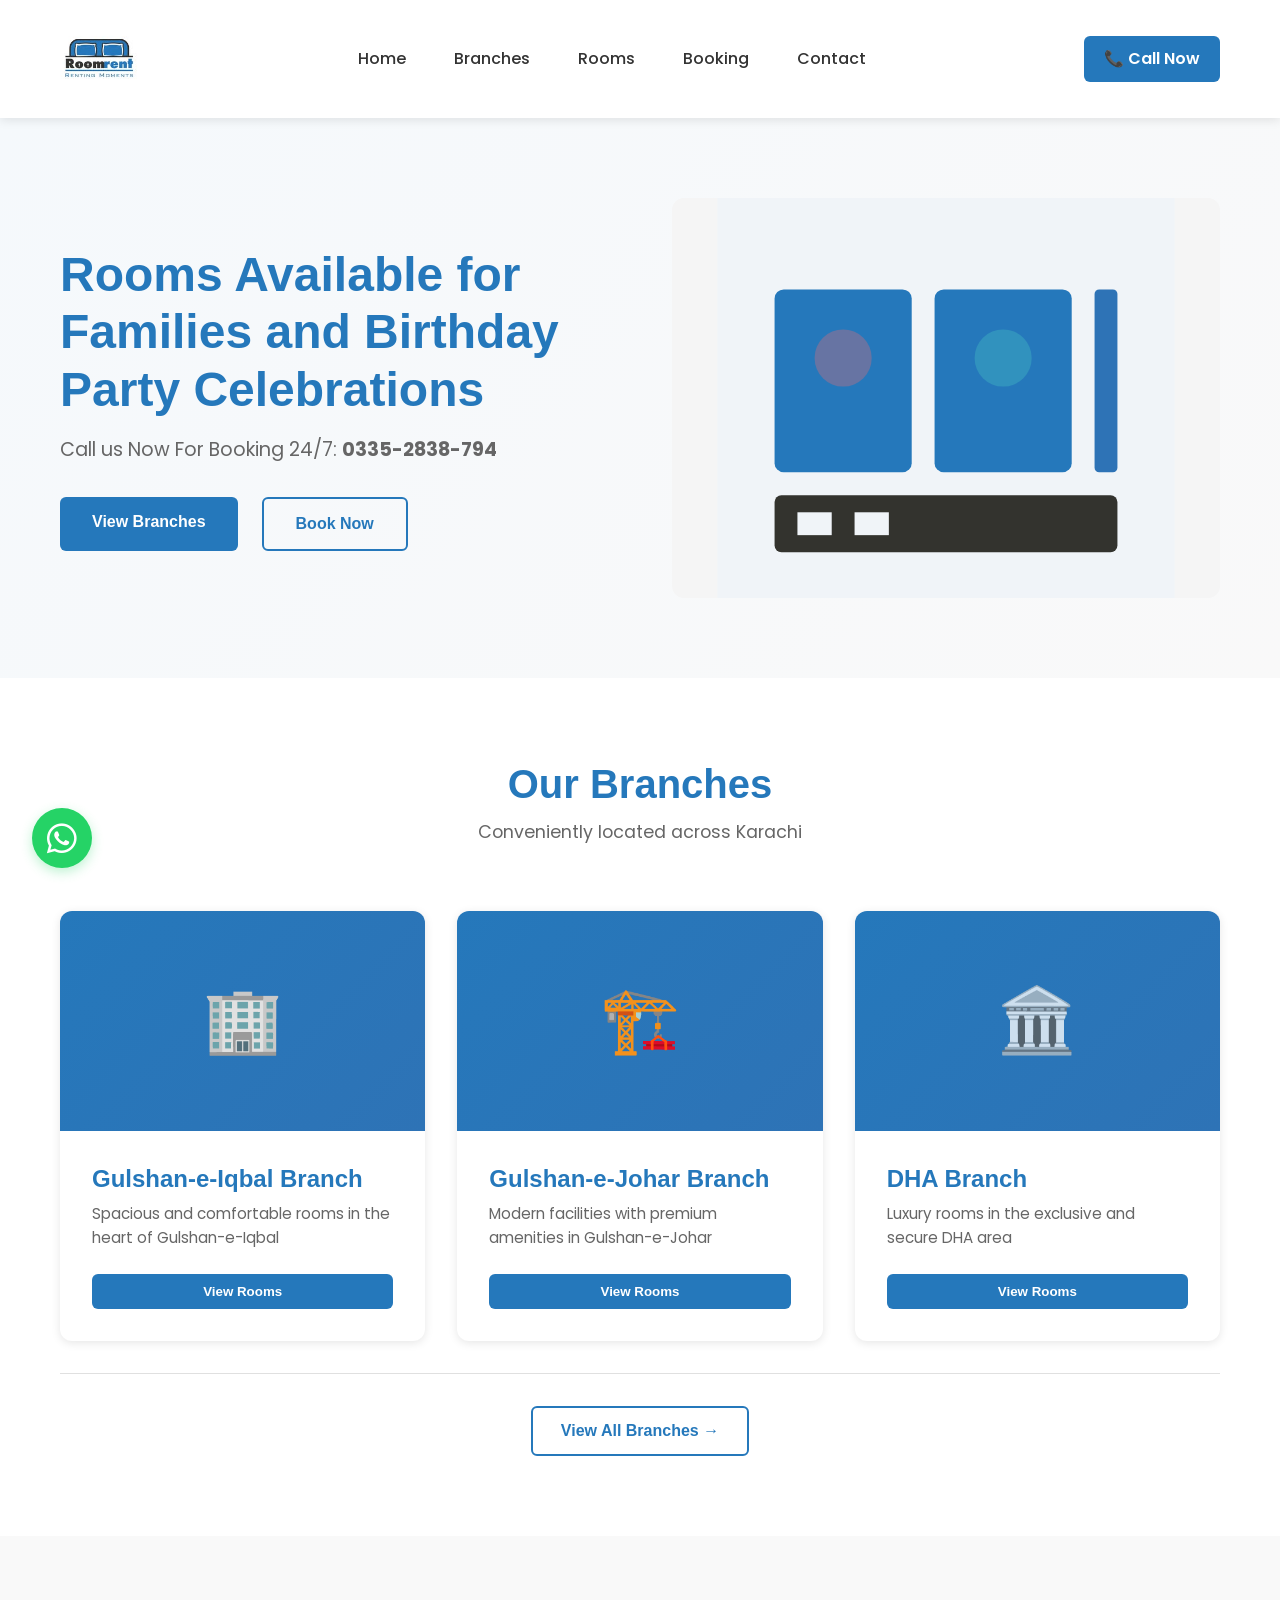
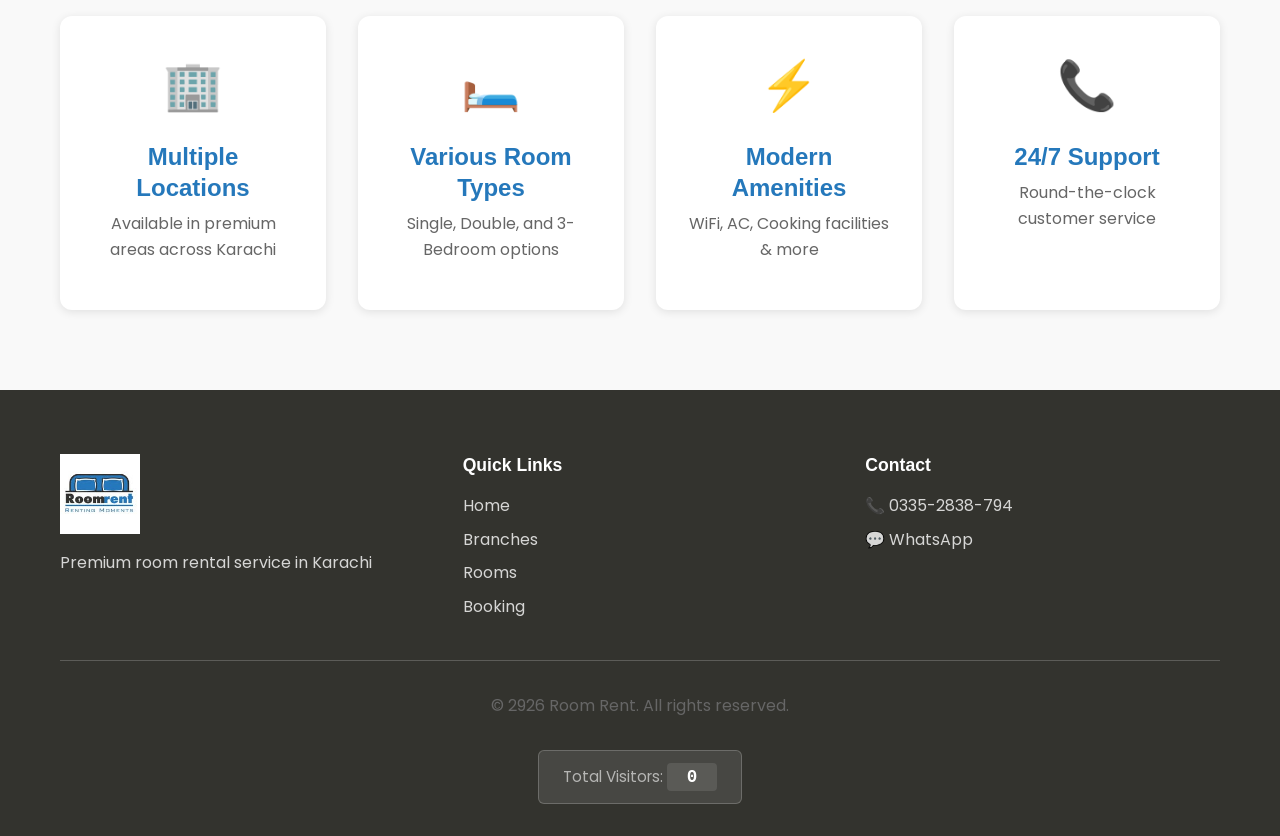
==== commit 1df26452: "update visitor counter in website" ====
--- a/index.html
+++ b/index.html
@@ -159,6 +159,10 @@
             </div>
             <div class="footer-bottom">
                 <p>&copy; 2926 Room Rent. All rights reserved.</p>
+                <div class="visitor-counter">
+                    <span>Total Visitors: </span>
+                    <span id="visitorCount" class="visitor-count">0</span>
+                </div>
             </div>
         </div>
     </footer>
--- a/css/style.css
+++ b/css/style.css
@@ -1,34 +1,25 @@
-/* ============================================
-   ROOM RENT - PROFESSIONAL CSS STYLING
-   Modern, Responsive, Production-Grade Design
-   ============================================ */
-
+/* =============================================
+   ROOM RENT - PROFESSIONAL MULTI-PAGE WEBSITE
+   Modern, Clean, Professional Design
+   ============================================= */
+
+/* ===== CSS Variables (Color Theme) ===== */
 :root {
-    /* Brand Colors - Inspired by Room Rent logo */
-    /*--primary-color: #2D5F4F;      /* Deep teal/green */
-    /*--secondary-color: #5FA694;    /* Medium teal */
-    --primary-color: #2578bb;      /* Deep teal/green */
-    --secondary-color: #6ea5db;    /* Medium teal */
-    --accent-color: #F4A259;       /* Warm orange accent */
-    --light-bg: #F8FAF9;           /* Very light background */
-    --light-accent: #e4ebf2;       /* Light teal for accents */
-    --text-dark: #18222b;          /* Dark text */
-    --text-light: #6d7f8f;         /* Light gray text */
-    --border-color: #d1d9e0;       /* Subtle borders */
-    --white: #FFFFFF;              /* Pure white */
-    --shadow-sm: 0 2px 8px rgba(43, 69, 92, 0.08);
-    --shadow-md: 0 8px 24px rgba(43, 69, 92, 0.12);
-    --shadow-lg: 0 16px 40px rgba(43, 69, 92, 0.15);
-    /*--shadow-sm: 0 2px 8px rgba(43, 69, 92, 0.08); */
-    /*--shadow-md: 0 8px 24px rgba(43, 69, 92, 0.12); */
-    /*--shadow-lg: 0 16px 40px rgba(43, 69, 92, 0.15); */
+    --primary: #2578bb;
+    --secondary: #2e73b6;
+    --dark-accent: #33332e;
+    --white: #ffffff;
+    --light-gray: #f5f5f5;
+    --lighter-gray: #f9f9f9;
+    --text-primary: #333333;
+    --text-secondary: #666666;
+    --border-color: #e0e0e0;
+    --shadow: 0 2px 10px rgba(0, 0, 0, 0.1);
+    --shadow-hover: 0 8px 20px rgba(37, 120, 187, 0.2);
     --transition: all 0.3s cubic-bezier(0.25, 0.46, 0.45, 0.94);
 }
 
-/* ============================================
-   GLOBAL STYLES
-   ============================================ */
-
+/* ===== Global Styles ===== */
 * {
     margin: 0;
     padding: 0;
@@ -41,140 +32,150 @@
 
 body {
     font-family: 'Poppins', sans-serif;
-    color: var(--text-dark);
-    background-color: var(--light-bg);
+    color: var(--text-primary);
+    background-color: var(--white);
     line-height: 1.6;
-    overflow-x: hidden;
-}
-
-/* Typography */
+}
+
+.container {
+    max-width: 1200px;
+    margin: 0 auto;
+    padding: 0 20px;
+}
+
+/* ===== Typography ===== */
 h1, h2, h3, h4, h5, h6 {
-    font-family: 'Playfair Display', serif;
+    font-family: 'Montserrat', sans-serif;
     font-weight: 700;
-    line-height: 1.2;
-    color: var(--text-dark);
+    line-height: 1.3;
 }
 
 h1 { font-size: 3rem; }
 h2 { font-size: 2.5rem; }
 h3 { font-size: 1.5rem; }
+h4 { font-size: 1.25rem; }
 
 p {
-    color: var(--text-light);
-    margin: 0.5rem 0;
+    color: var(--text-secondary);
+    margin-bottom: 1rem;
 }
 
 a {
-    color: var(--primary-color);
+    color: var(--primary);
     text-decoration: none;
     transition: var(--transition);
 }
 
 a:hover {
-    color: var(--secondary-color);
-}
-
-/* ============================================
-   BUTTONS & INTERACTIVE ELEMENTS
-   ============================================ */
-
+    color: var(--secondary);
+}
+
+/* ===== Buttons ===== */
 .btn {
+    display: inline-block;
     padding: 12px 32px;
     border: none;
-    border-radius: 8px;
-    font-family: 'Poppins', sans-serif;
+    border-radius: 6px;
+    font-family: 'Montserrat', sans-serif;
     font-size: 1rem;
     font-weight: 600;
     cursor: pointer;
     transition: var(--transition);
-    display: inline-block;
     text-align: center;
-    white-space: nowrap;
 }
 
 .btn-primary {
-    background-color: var(--primary-color);
-    color: var(--white);
-    box-shadow: var(--shadow-md);
+    background-color: var(--primary);
+    color: var(--white);
 }
 
 .btn-primary:hover {
-    background-color: var(--secondary-color);
+    background-color: var(--secondary);
+    box-shadow: var(--shadow-hover);
     transform: translateY(-2px);
-    box-shadow: var(--shadow-lg);
-}
-
-.btn-primary:active {
-    transform: translateY(0);
 }
 
 .btn-secondary {
     background-color: transparent;
-    color: var(--primary-color);
-    border: 2px solid var(--primary-color);
+    color: var(--primary);
+    border: 2px solid var(--primary);
 }
 
 .btn-secondary:hover {
-    background-color: var(--light-accent);
+    background-color: var(--primary);
+    color: var(--white);
     transform: translateY(-2px);
 }
 
-.btn-small {
-    padding: 8px 20px;
-    font-size: 0.9rem;
-}
-
-button:disabled {
-    opacity: 0.6;
-    cursor: not-allowed;
-    transform: none !important;
-}
-
-/* ============================================
-   NAVIGATION HEADER
-   ============================================ */
-
-.navbar {
+.btn-outline {
+    background-color: transparent;
+    color: var(--primary);
+    border: 2px solid var(--primary);
+    padding: 10px 28px;
+}
+
+.btn-outline:hover {
+    background-color: var(--primary);
+    color: var(--white);
+}
+
+.btn-whatsapp {
+    background-color: #25D366;
+    color: var(--white);
+}
+
+.btn-whatsapp:hover {
+    background-color: #20BA58;
+    transform: translateY(-2px);
+    box-shadow: 0 8px 20px rgba(37, 211, 102, 0.3);
+}
+
+.btn-call {
+    display: inline-block;
+    padding: 10px 20px;
+    background-color: var(--primary);
+    color: var(--white);
+    border-radius: 6px;
+    font-weight: 600;
+    transition: var(--transition);
+}
+
+.btn-call:hover {
+    background-color: var(--secondary);
+}
+
+/* ===== Header & Navigation ===== */
+.header {
     background-color: var(--white);
-    box-shadow: var(--shadow-sm);
+    box-shadow: var(--shadow);
     position: sticky;
     top: 0;
     z-index: 100;
-    animation: slideDownIn 0.5s ease-out;
-}
-
-@keyframes slideDownIn {
-    from {
-        opacity: 0;
-        transform: translateY(-20px);
-    }
-    to {
-        opacity: 1;
-        transform: translateY(0);
-    }
-}
-
-.nav-container {
-    max-width: 1400px;
-    margin: 0 auto;
-    padding: 1rem 2rem;
+    transition: var(--transition);
+}
+
+.navbar {
+    padding: 1.2rem 0;
+}
+
+.nav-wrapper {
     display: flex;
     justify-content: space-between;
     align-items: center;
 }
 
-.logo-section {
+.logo {
     display: flex;
     align-items: center;
-}
-
-.logo {
-    display: flex;
-    align-items: center;
-    gap: 0.75rem;
+    gap: 10px;
     font-size: 1.5rem;
     font-weight: 700;
-    color: var(--primary-color);
+    color: var(--primary);
+    transition: var(--transition);
+}
+
+.logo:hover {
+    color: var(--secondary);
 }
 
 .logo-icon {
@@ -182,57 +183,37 @@
 }
 
 .logo-text {
-    font-family: 'Playfair Display', serif;
-    font-weight: 700;
+    font-family: 'Montserrat', sans-serif;
 }
 
 .nav-menu {
     display: flex;
+    gap: 3rem;
     list-style: none;
-    gap: 2rem;
-    align-items: center;
 }
 
 .nav-link {
+    color: var(--text-primary);
     font-weight: 500;
-    color: var(--text-dark);
     position: relative;
     padding: 0.5rem 0;
+    transition: var(--transition);
 }
 
 .nav-link::after {
     content: '';
     position: absolute;
-    bottom: -4px;
+    bottom: -5px;
     left: 0;
     width: 0;
     height: 2px;
-    background-color: var(--primary-color);
+    background-color: var(--primary);
     transition: width 0.3s ease;
 }
 
 .nav-link:hover::after,
 .nav-link.active::after {
     width: 100%;
-}
-
-.nav-contact {
-    display: flex;
-    align-items: center;
-}
-
-.call-btn {
-    padding: 10px 20px;
-    background-color: var(--accent-color);
-    color: var(--white);
-    border-radius: 8px;
-    font-weight: 600;
-    transition: var(--transition);
-}
-
-.call-btn:hover {
-    background-color: #E68A45;
-    transform: scale(1.05);
 }
 
 .hamburger {
@@ -242,60 +223,52 @@
     background: none;
     border: none;
     padding: 0;
+    gap: 5px;
 }
 
 .hamburger span {
     width: 25px;
     height: 3px;
-    background-color: var(--primary-color);
-    margin: 5px 0;
-    border-radius: 3px;
-    transition: 0.3s;
-}
-
-/* ============================================
-   HERO SECTION
-   ============================================ */
-
+    background-color: var(--primary);
+    border-radius: 2px;
+    transition: var(--transition);
+}
+
+.hamburger.active span:nth-child(1) {
+    transform: rotate(45deg) translate(8px, 8px);
+}
+
+.hamburger.active span:nth-child(2) {
+    opacity: 0;
+}
+
+.hamburger.active span:nth-child(3) {
+    transform: rotate(-45deg) translate(8px, -8px);
+}
+
+/* ===== Hero Section ===== */
 .hero {
-    background: linear-gradient(135deg, var(--light-accent) 0%, var(--white) 100%);
-    padding: 6rem 2rem;
-    overflow: hidden;
-}
-
-.hero-content {
-    max-width: 1400px;
-    margin: 0 auto;
+    padding: 80px 0;
+    background: linear-gradient(135deg, #f5f9fc 0%, var(--lighter-gray) 100%);
+}
+
+.hero .container {
     display: grid;
     grid-template-columns: 1fr 1fr;
     gap: 4rem;
     align-items: center;
 }
 
-.hero-text {
-    animation: fadeInUp 0.8s ease-out;
-}
-
-.hero-heading {
-    margin-bottom: 1.5rem;
+.hero-title {
+    color: var(--primary);
+    margin-bottom: 1rem;
     line-height: 1.2;
-    color: var(--primary-color);
-}
-
-.hero-subtext {
-    font-size: 1.3rem;
-    color: var(--text-light);
-    margin-bottom: 1rem;
-}
-
-.hero-contact {
-    font-size: 1.1rem;
-    color: var(--text-dark);
+}
+
+.hero-subtitle {
+    font-size: 1.2rem;
+    color: var(--text-secondary);
     margin-bottom: 2rem;
-    padding: 1rem;
-    background-color: var(--white);
-    border-left: 4px solid var(--accent-color);
-    border-radius: 4px;
 }
 
 .hero-buttons {
@@ -303,202 +276,229 @@
     gap: 1.5rem;
 }
 
-.hero-visual {
-    animation: fadeInRight 0.8s ease-out;
-}
-
-.hero-image-placeholder {
+.hero-placeholder {
     width: 100%;
-    max-width: 400px;
-    margin: 0 auto;
-}
-
-.hero-image-placeholder svg {
+    height: 400px;
+    background: var(--light-gray);
+    border-radius: 12px;
+    display: flex;
+    align-items: center;
+    justify-content: center;
+    overflow: hidden;
+}
+
+.hero-placeholder svg {
     width: 100%;
-    height: auto;
-    filter: drop-shadow(0 10px 30px rgba(43, 69, 92, 0.15));
-}
-
-@keyframes fadeInUp {
-    from {
-        opacity: 0;
-        transform: translateY(30px);
-    }
-    to {
-        opacity: 1;
-        transform: translateY(0);
-    }
-}
-
-@keyframes fadeInRight {
-    from {
-        opacity: 0;
-        transform: translateX(30px);
-    }
-    to {
-        opacity: 1;
-        transform: translateX(0);
-    }
-}
-
-/* ============================================
-   SECTION STYLES
-   ============================================ */
-
-section {
-    padding: 6rem 2rem;
-    max-width: 1400px;
-    margin: 0 auto;
-}
-
+    height: 100%;
+}
+
+/* ===== Section Header ===== */
 .section-header {
     text-align: center;
     margin-bottom: 4rem;
-    animation: fadeInUp 0.8s ease-out;
 }
 
 .section-header h2 {
-    color: var(--primary-color);
+    color: var(--primary);
     margin-bottom: 0.5rem;
 }
 
 .section-header p {
     font-size: 1.1rem;
-    color: var(--text-light);
-}
-
-/* ============================================
-   BRANCHES SECTION
-   ============================================ */
-
-.branches {
+    color: var(--text-secondary);
+}
+
+/* ===== Page Header ===== */
+.page-header {
+    background: linear-gradient(135deg, var(--primary) 0%, var(--secondary) 100%);
+    color: var(--white);
+    padding: 4rem 0;
+    text-align: center;
+}
+
+.page-header h1 {
+    color: var(--white);
+    margin-bottom: 0.5rem;
+}
+
+.page-header p {
+    color: rgba(255, 255, 255, 0.9);
+}
+
+/* ===== Branches Section ===== */
+.branches-preview {
+    padding: 5rem 0;
     background-color: var(--white);
 }
 
-.branches-grid {
+.branches-section {
+    padding: 5rem 0;
+    background-color: var(--lighter-gray);
+}
+
+.branches-grid,
+.branches-grid-full {
     display: grid;
     grid-template-columns: repeat(auto-fit, minmax(300px, 1fr));
     gap: 2rem;
+    margin-bottom: 2rem;
 }
 
 .branch-card {
-    background-color: var(--light-bg);
+    background-color: var(--white);
     border-radius: 12px;
     overflow: hidden;
-    box-shadow: var(--shadow-md);
-    transition: var(--transition);
-    animation: fadeInUp 0.6s ease-out backwards;
-}
-
-.branch-card:nth-child(1) { animation-delay: 0.1s; }
-.branch-card:nth-child(2) { animation-delay: 0.2s; }
-.branch-card:nth-child(3) { animation-delay: 0.3s; }
+    box-shadow: var(--shadow);
+    transition: var(--transition);
+    cursor: pointer;
+}
 
 .branch-card:hover {
     transform: translateY(-8px);
-    box-shadow: var(--shadow-lg);
+    box-shadow: var(--shadow-hover);
 }
 
 .branch-image {
     width: 100%;
-    height: 250px;
-    background: linear-gradient(135deg, var(--secondary-color) 0%, var(--primary-color) 100%);
+    height: 220px;
+    background: linear-gradient(135deg, var(--primary) 0%, var(--secondary) 100%);
     display: flex;
     align-items: center;
     justify-content: center;
     font-size: 4rem;
-    color: var(--light-accent);
-}
-
-.branch-body {
-    padding: 2rem;
-}
-
-.branch-body h3 {
-    margin-bottom: 0.75rem;
-    color: var(--primary-color);
-}
-
-.branch-body p {
-    font-size: 0.95rem;
-    margin-bottom: 1.5rem;
-}
-
-.branch-btn {
-    width: 100%;
-    background-color: var(--primary-color);
-    color: var(--white);
-    padding: 12px;
-    border: none;
-    border-radius: 8px;
-    cursor: pointer;
-    font-weight: 600;
-    transition: var(--transition);
-}
-
-.branch-btn:hover {
-    background-color: var(--secondary-color);
-    transform: translateY(-2px);
-}
-
-/* ============================================
-   ROOMS SECTION
-   ============================================ */
-
-.rooms {
-    background-color: var(--light-bg);
-}
-
-.rooms-grid {
-    display: grid;
-    grid-template-columns: repeat(auto-fit, minmax(280px, 1fr));
-    gap: 2.5rem;
-}
-
-.room-card {
-    background-color: var(--white);
-    border-radius: 12px;
-    overflow: hidden;
-    box-shadow: var(--shadow-md);
-    transition: var(--transition);
-    cursor: pointer;
-    animation: fadeInUp 0.6s ease-out backwards;
-}
-
-.room-card:nth-child(1) { animation-delay: 0.1s; }
-.room-card:nth-child(2) { animation-delay: 0.2s; }
-.room-card:nth-child(3) { animation-delay: 0.3s; }
-
-.room-card:hover {
-    transform: translateY(-12px);
-    box-shadow: var(--shadow-lg);
-}
-
-.room-image {
-    width: 100%;
-    height: 220px;
-    background: linear-gradient(135deg, var(--light-accent) 0%, var(--secondary-color) 100%);
-    display: flex;
-    align-items: center;
-    justify-content: center;
-    font-size: 3.5rem;
+    color: var(--white);
     position: relative;
     overflow: hidden;
 }
 
-.room-image::before {
+.branch-image::after {
     content: '';
     position: absolute;
     top: 0;
     left: -100%;
     width: 100%;
     height: 100%;
-    background: linear-gradient(90deg, transparent, rgba(255,255,255,0.3), transparent);
-    transition: left 0.5s;
-}
-
-.room-card:hover .room-image::before {
+    background: rgba(255, 255, 255, 0.2);
+    transition: left 0.5s ease;
+}
+
+.branch-card:hover .branch-image::after {
     left: 100%;
+}
+
+.branch-body {
+    padding: 2rem;
+}
+
+.branch-body h3 {
+    color: var(--primary);
+    margin-bottom: 0.5rem;
+}
+
+.branch-body p {
+    color: var(--text-secondary);
+    margin-bottom: 1.5rem;
+    font-size: 0.95rem;
+}
+
+.branch-btn,
+.room-btn {
+    width: 100%;
+    padding: 10px 0;
+    background-color: var(--primary);
+    color: var(--white);
+    border: none;
+    border-radius: 6px;
+    font-weight: 600;
+    cursor: pointer;
+    transition: var(--transition);
+}
+
+.branch-btn:hover,
+.room-btn:hover {
+    background-color: var(--secondary);
+    transform: translateY(-2px);
+}
+
+.section-cta {
+    text-align: center;
+    padding-top: 2rem;
+    border-top: 1px solid var(--border-color);
+}
+
+/* ===== Features Section ===== */
+.features {
+    padding: 5rem 0;
+    background-color: var(--lighter-gray);
+}
+
+.features-grid {
+    display: grid;
+    grid-template-columns: repeat(auto-fit, minmax(250px, 1fr));
+    gap: 2rem;
+}
+
+.feature-card {
+    background-color: var(--white);
+    padding: 2rem;
+    border-radius: 12px;
+    text-align: center;
+    box-shadow: var(--shadow);
+    transition: var(--transition);
+}
+
+.feature-card:hover {
+    transform: translateY(-8px);
+    box-shadow: var(--shadow-hover);
+}
+
+.feature-icon {
+    font-size: 3rem;
+    margin-bottom: 1rem;
+}
+
+.feature-card h3 {
+    color: var(--primary);
+    margin-bottom: 0.5rem;
+}
+
+/* ===== Rooms Section ===== */
+.rooms-section {
+    padding: 5rem 0;
+    background-color: var(--white);
+}
+
+.rooms-grid {
+    display: grid;
+    grid-template-columns: repeat(auto-fit, minmax(280px, 1fr));
+    gap: 2rem;
+    margin-bottom: 2rem;
+}
+
+.room-card {
+    background-color: var(--white);
+    border-radius: 12px;
+    overflow: hidden;
+    box-shadow: var(--shadow);
+    transition: var(--transition);
+    cursor: pointer;
+}
+
+.room-card:hover {
+    transform: translateY(-8px);
+    box-shadow: var(--shadow-hover);
+}
+
+.room-image {
+    width: 100%;
+    height: 200px;
+    background: linear-gradient(135deg, var(--primary) 0%, var(--secondary) 100%);
+    display: flex;
+    align-items: center;
+    justify-content: center;
+    font-size: 3.5rem;
+    position: relative;
+    overflow: hidden;
 }
 
 .room-body {
@@ -506,321 +506,227 @@
 }
 
 .room-body h3 {
+    color: var(--primary);
     margin-bottom: 0.5rem;
-    color: var(--primary-color);
+}
+
+.room-body p {
+    color: var(--text-secondary);
+    margin-bottom: 1.5rem;
+    font-size: 0.95rem;
 }
 
 .room-badge {
     display: inline-block;
-    background-color: var(--light-accent);
-    color: var(--primary-color);
-    padding: 0.25rem 0.75rem;
+    background-color: #e3f2fd;
+    color: var(--primary);
+    padding: 0.3rem 0.8rem;
     border-radius: 20px;
     font-size: 0.85rem;
     font-weight: 600;
     margin-bottom: 1rem;
 }
 
-.room-body p {
-    font-size: 0.95rem;
-    margin-bottom: 1.5rem;
-    color: var(--text-light);
-}
-
-.room-features {
-    display: flex;
-    flex-wrap: wrap;
-    gap: 0.75rem;
-    margin-bottom: 1.5rem;
-}
-
-.feature-tag {
-    display: inline-flex;
-    align-items: center;
-    gap: 0.4rem;
-    background-color: var(--light-bg);
-    padding: 0.4rem 0.8rem;
-    border-radius: 6px;
-    font-size: 0.85rem;
-    color: var(--text-dark);
-}
-
-.room-btn {
+/* ===== Room Details Page ===== */
+.room-details-section {
+    padding: 4rem 0;
+    background-color: var(--lighter-gray);
+}
+
+.breadcrumb {
+    margin-bottom: 2rem;
+    color: var(--text-secondary);
+}
+
+.breadcrumb a {
+    color: var(--primary);
+}
+
+.room-details-wrapper {
+    display: grid;
+    grid-template-columns: 1fr 1fr;
+    gap: 4rem;
+    background-color: var(--white);
+    padding: 3rem;
+    border-radius: 12px;
+    box-shadow: var(--shadow);
+}
+
+.gallery-container {
+    display: flex;
+    flex-direction: column;
+    gap: 1rem;
+}
+
+.gallery-main {
     width: 100%;
-    background-color: var(--primary-color);
-    color: var(--white);
-    padding: 12px;
-    border: none;
-    border-radius: 8px;
-    cursor: pointer;
-    font-weight: 600;
-    transition: var(--transition);
-}
-
-.room-btn:hover {
-    background-color: var(--secondary-color);
-    transform: translateY(-2px);
-}
-
-/* ============================================
-   CONTACT SECTION
-   ============================================ */
-
-.contact {
-    background: linear-gradient(135deg, var(--primary-color) 0%, var(--secondary-color) 100%);
-    color: var(--white);
-    position: relative;
-}
-
-.contact .section-header {
-    color: var(--white);
-}
-
-.contact .section-header p {
-    color: rgba(255, 255, 255, 0.9);
-}
-
-.contact-content {
-    max-width: 100%;
-}
-
-.contact-info {
-    display: grid;
-    grid-template-columns: repeat(auto-fit, minmax(280px, 1fr));
-    gap: 2rem;
-}
-
-.contact-card {
-    background-color: rgba(255, 255, 255, 0.1);
-    backdrop-filter: blur(10px);
-    padding: 2rem;
-    border-radius: 12px;
-    text-align: center;
-    border: 1px solid rgba(255, 255, 255, 0.2);
-    transition: var(--transition);
-    animation: fadeInUp 0.6s ease-out backwards;
-}
-
-.contact-card:nth-child(1) { animation-delay: 0.1s; }
-.contact-card:nth-child(2) { animation-delay: 0.2s; }
-.contact-card:nth-child(3) { animation-delay: 0.3s; }
-
-.contact-card:hover {
-    background-color: rgba(255, 255, 255, 0.15);
-    transform: translateY(-8px);
-}
-
-.contact-icon {
-    font-size: 3rem;
-    margin-bottom: 1rem;
-}
-
-.contact-card h3 {
-    margin-bottom: 1rem;
-    color: var(--white);
-}
-
-.contact-card p {
-    color: rgba(255, 255, 255, 0.95);
-    margin: 0.5rem 0;
-}
-
-.contact-card a {
-    color: var(--accent-color);
-    font-weight: 600;
-}
-
-.contact-card a:hover {
-    color: var(--white);
-}
-
-.text-muted {
-    color: rgba(255, 255, 255, 0.7) !important;
-    font-size: 0.9rem;
-}
-
-/* ============================================
-   MODAL STYLES
-   ============================================ */
-
-.modal {
-    position: fixed;
-    top: 0;
-    left: 0;
-    width: 100%;
-    height: 100%;
-    display: flex;
-    align-items: center;
-    justify-content: center;
-    z-index: 1000;
-    opacity: 1;
-    visibility: visible;
-    transition: opacity 0.3s ease, visibility 0.3s ease;
-}
-
-.modal.hidden {
-    opacity: 0;
-    visibility: hidden;
-    pointer-events: none;
-}
-
-.modal-overlay {
-    position: absolute;
-    top: 0;
-    left: 0;
-    width: 100%;
-    height: 100%;
-    background-color: rgba(0, 0, 0, 0.5);
-    cursor: pointer;
-}
-
-.modal-content {
-    background-color: var(--white);
-    border-radius: 16px;
-    padding: 2.5rem;
-    max-width: 600px;
-    max-height: 90vh;
-    overflow-y: auto;
-    position: relative;
-    z-index: 1001;
-    animation: modalSlideIn 0.3s ease-out;
-    box-shadow: var(--shadow-lg);
-}
-
-.booking-modal {
-    max-width: 700px;
-}
-
-@keyframes modalSlideIn {
-    from {
-        opacity: 0;
-        transform: translateY(-30px);
-    }
-    to {
-        opacity: 1;
-        transform: translateY(0);
-    }
-}
-
-.modal-close {
-    position: absolute;
-    top: 1.5rem;
-    right: 1.5rem;
-    background: none;
-    border: none;
-    font-size: 2rem;
-    color: var(--text-light);
-    cursor: pointer;
-    transition: var(--transition);
-    width: 40px;
-    height: 40px;
-    display: flex;
-    align-items: center;
-    justify-content: center;
-}
-
-.modal-close:hover {
-    color: var(--primary-color);
-    transform: rotate(90deg);
-}
-
-/* Room Details Modal */
-.room-details-header {
-    margin-bottom: 2rem;
-}
-
-.room-details-gallery {
-    width: 100%;
-    height: 300px;
-    background: linear-gradient(135deg, var(--light-accent) 0%, var(--secondary-color) 100%);
+    height: 400px;
+    background: linear-gradient(135deg, var(--primary) 0%, var(--secondary) 100%);
     border-radius: 12px;
     display: flex;
     align-items: center;
     justify-content: center;
     font-size: 5rem;
+    position: relative;
+    cursor: pointer;
+    overflow: hidden;
+}
+
+.gallery-image {
+    width: 100%;
+    height: 100%;
+    object-fit: cover;
+    border-radius: 12px;
+}
+
+.gallery-main::after {
+    content: '🔍 Click to enlarge';
+    position: absolute;
+    bottom: 10px;
+    left: 50%;
+    transform: translateX(-50%);
+    background-color: rgba(0, 0, 0, 0.6);
+    color: var(--white);
+    padding: 8px 16px;
+    border-radius: 6px;
+    font-size: 0.9rem;
+    opacity: 0;
+    transition: opacity 0.3s ease;
+}
+
+.gallery-main:hover::after {
+    opacity: 1;
+}
+
+.gallery-thumbnails {
+    display: grid;
+    grid-template-columns: repeat(4, 1fr);
+    gap: 10px;
+}
+
+.gallery-thumb {
+    width: 100%;
+    height: 80px;
+    background: linear-gradient(135deg, var(--primary) 0%, var(--secondary) 100%);
+    border-radius: 8px;
+    cursor: pointer;
+    border: 3px solid transparent;
+    transition: var(--transition);
+    display: flex;
+    align-items: center;
+    justify-content: center;
+    font-size: 1.5rem;
+    overflow: hidden;
+}
+
+.thumb-image {
+    width: 100%;
+    height: 100%;
+    object-fit: cover;
+    border-radius: 5px;
+}
+
+.gallery-thumb.active {
+    border-color: var(--primary);
+}
+
+.gallery-thumb:hover {
+    transform: scale(1.05);
+}
+
+.room-info {
+    display: flex;
+    flex-direction: column;
+}
+
+.room-details-title {
+    color: var(--primary);
+    margin-bottom: 0.5rem;
+}
+
+.room-details-subtitle {
+    color: var(--text-secondary);
     margin-bottom: 2rem;
 }
 
-.room-details-info {
+.room-features-list {
+    display: grid;
+    grid-template-columns: 1fr 1fr;
+    gap: 1rem;
     margin-bottom: 2rem;
 }
 
-.room-details-info h3 {
-    margin-bottom: 1rem;
-    color: var(--primary-color);
-}
-
-.details-grid {
+.feature-item {
+    display: flex;
+    align-items: center;
+    gap: 0.75rem;
+    padding: 0.75rem;
+    background-color: var(--lighter-gray);
+    border-radius: 6px;
+}
+
+.feature-item::before {
+    content: '✓';
+    color: var(--primary);
+    font-weight: bold;
+    font-size: 1.2rem;
+}
+
+.room-details-cta {
+    display: flex;
+    gap: 1rem;
+    margin-top: auto;
+}
+
+.room-details-cta .btn {
+    flex: 1;
+}
+
+/* ===== Booking Form ===== */
+.booking-section {
+    padding: 5rem 0;
+    background-color: var(--white);
+}
+
+.booking-form-wrapper {
+    background-color: var(--lighter-gray);
+    padding: 3rem;
+    border-radius: 12px;
+    max-width: 700px;
+    margin: 0 auto;
+    box-shadow: var(--shadow);
+}
+
+.booking-form,
+.contact-form {
+    display: flex;
+    flex-direction: column;
+    gap: 1.5rem;
+}
+
+.form-row {
     display: grid;
     grid-template-columns: 1fr 1fr;
     gap: 1.5rem;
-    margin-bottom: 2rem;
-}
-
-.detail-item {
-    padding: 1rem;
-    background-color: var(--light-bg);
-    border-radius: 8px;
-}
-
-.detail-item strong {
-    color: var(--primary-color);
-    display: block;
-    margin-bottom: 0.25rem;
-}
-
-.room-features-modal {
-    display: grid;
-    grid-template-columns: repeat(2, 1fr);
-    gap: 1rem;
-    margin-top: 1rem;
-}
-
-.feature-item {
-    display: flex;
-    align-items: center;
-    gap: 0.75rem;
-}
-
-.feature-item::before {
-    content: '✓';
-    color: var(--accent-color);
-    font-weight: bold;
-    font-size: 1.2rem;
-}
-
-/* ============================================
-   BOOKING FORM STYLES
-   ============================================ */
-
-.booking-form-title {
-    margin-bottom: 2rem;
-    text-align: center;
-}
-
-.booking-form-title h2 {
-    color: var(--primary-color);
+}
+
+.form-group {
+    display: flex;
+    flex-direction: column;
+}
+
+.form-group label {
+    font-weight: 600;
+    color: var(--text-primary);
     margin-bottom: 0.5rem;
-}
-
-.form-group {
-    margin-bottom: 1.5rem;
-}
-
-.form-group label {
-    display: block;
-    margin-bottom: 0.5rem;
-    font-weight: 600;
-    color: var(--text-dark);
 }
 
 .form-group input,
 .form-group select,
 .form-group textarea {
-    width: 100%;
     padding: 12px;
     border: 2px solid var(--border-color);
-    border-radius: 8px;
+    border-radius: 6px;
     font-family: 'Poppins', sans-serif;
     font-size: 1rem;
     transition: var(--transition);
@@ -831,148 +737,279 @@
 .form-group select:focus,
 .form-group textarea:focus {
     outline: none;
-    border-color: var(--primary-color);
-    box-shadow: 0 0 0 3px rgba(43, 69, 92, 0.1);
+    border-color: var(--primary);
+    box-shadow: 0 0 0 3px rgba(37, 120, 187, 0.1);
 }
 
 .form-group input::placeholder {
-    color: var(--text-light);
-}
-
-.form-row {
-    display: grid;
-    grid-template-columns: 1fr 1fr;
-    gap: 1.5rem;
-}
-
-.form-error {
+    color: var(--text-secondary);
+}
+
+.error-message {
+    color: #e53935;
+    font-size: 0.85rem;
+    margin-top: 0.25rem;
     display: none;
-    color: #E74C3C;
-    font-size: 0.85rem;
-    margin-top: 0.35rem;
 }
 
 .form-group.error input,
 .form-group.error select {
-    border-color: #E74C3C;
-    background-color: rgba(231, 76, 60, 0.05);
-}
-
-.form-group.error .form-error {
+    border-color: #e53935;
+    background-color: rgba(229, 57, 53, 0.05);
+}
+
+.form-group.error .error-message {
     display: block;
 }
 
 .form-success {
-    background-color: #D4EDDA;
-    border: 1px solid #C3E6CB;
-    color: #155724;
-    padding: 1rem;
+    background-color: #c8e6c9;
+    border: 1px solid #81c784;
+    color: #2e7d32;
+    padding: 1.5rem;
     border-radius: 8px;
-    margin-bottom: 1.5rem;
+    text-align: center;
     display: none;
-    animation: fadeInUp 0.3s ease-out;
+    animation: slideIn 0.3s ease-out;
 }
 
 .form-success.show {
     display: block;
+}
+
+.success-icon {
+    font-size: 2.5rem;
+    margin-bottom: 0.5rem;
 }
 
 .form-actions {
     display: grid;
     grid-template-columns: 1fr 1fr;
     gap: 1rem;
-    margin-top: 2rem;
-}
-
-.form-btn {
-    padding: 12px;
-    border: none;
-    border-radius: 8px;
-    font-weight: 600;
-    cursor: pointer;
-    transition: var(--transition);
-}
-
-.form-btn-submit {
-    background-color: var(--primary-color);
-    color: var(--white);
-}
-
-.form-btn-submit:hover:not(:disabled) {
-    background-color: var(--secondary-color);
-    transform: translateY(-2px);
-}
-
-.form-btn-whatsapp {
-    background-color: var(--accent-color);
-    color: var(--white);
-    display: flex;
-    align-items: center;
-    justify-content: center;
-    gap: 0.75rem;
-}
-
-.form-btn-whatsapp:hover:not(:disabled) {
-    background-color: #E68A45;
-    transform: translateY(-2px);
-}
-
-/* ============================================
-   WHATSAPP FLOATING BUTTON
-   ============================================ */
-
-.whatsapp-btn {
+    margin-top: 1rem;
+}
+
+/* ===== Contact Section ===== */
+.contact-section {
+    padding: 5rem 0;
+    background-color: var(--lighter-gray);
+}
+
+.contact-wrapper {
+    display: grid;
+    grid-template-columns: 1fr 1fr;
+    gap: 4rem;
+}
+
+.contact-info {
+    display: grid;
+    grid-template-columns: 1fr 1fr;
+    gap: 2rem;
+}
+
+.contact-card {
+    background-color: var(--white);
+    padding: 2rem;
+    border-radius: 12px;
+    text-align: center;
+    box-shadow: var(--shadow);
+    transition: var(--transition);
+}
+
+.contact-card:hover {
+    transform: translateY(-8px);
+    box-shadow: var(--shadow-hover);
+}
+
+.contact-icon {
+    font-size: 2.5rem;
+    margin-bottom: 1rem;
+}
+
+.contact-card h3 {
+    color: var(--primary);
+    margin-bottom: 1rem;
+}
+
+.contact-card p {
+    color: var(--text-secondary);
+    margin: 0.5rem 0;
+}
+
+.contact-detail {
+    font-size: 0.9rem !important;
+    color: var(--text-secondary) !important;
+}
+
+.branch-list {
+    list-style: none;
+    text-align: center;
+}
+
+.branch-list li {
+    color: var(--text-secondary);
+    padding: 0.25rem 0;
+}
+
+.contact-form-wrapper {
+    background-color: var(--white);
+    padding: 3rem;
+    border-radius: 12px;
+    box-shadow: var(--shadow);
+}
+
+.contact-form-wrapper h2 {
+    color: var(--primary);
+    margin-bottom: 2rem;
+}
+
+.contact-form {
+    display: flex;
+    flex-direction: column;
+    gap: 1.5rem;
+}
+
+.contact-form textarea {
+    resize: vertical;
+}
+
+/* ===== Footer ===== */
+.footer {
+    background-color: var(--dark-accent);
+    color: var(--white);
+    padding: 4rem 0 2rem;
+}
+
+.footer-content {
+    display: grid;
+    grid-template-columns: repeat(auto-fit, minmax(250px, 1fr));
+    gap: 3rem;
+    margin-bottom: 2rem;
+}
+
+.footer-section h4 {
+    color: var(--white);
+    margin-bottom: 1rem;
+    font-size: 1.1rem;
+}
+
+.footer-section p {
+    color: rgba(255, 255, 255, 0.8);
+    margin: 0.5rem 0;
+}
+
+.footer-section ul {
+    list-style: none;
+}
+
+.footer-section ul li {
+    margin: 0.5rem 0;
+}
+
+.footer-section a {
+    color: rgba(255, 255, 255, 0.8);
+    transition: var(--transition);
+}
+
+.footer-section a:hover {
+    color: var(--white);
+}
+
+.footer-bottom {
+    text-align: center;
+    padding-top: 2rem;
+    border-top: 1px solid rgba(255, 255, 255, 0.2);
+    color: rgba(255, 255, 255, 0.6);
+}
+
+/* ===== Visitor Counter ===== */
+.visitor-counter {
+    display: inline-block;
+    margin-top: 1rem;
+    padding: 0.75rem 1.5rem;
+    background-color: rgba(255, 255, 255, 0.1);
+    border-radius: 6px;
+    border: 1px solid rgba(255, 255, 255, 0.2);
+    font-size: 0.95rem;
+    transition: var(--transition);
+}
+
+.visitor-counter:hover {
+    background-color: rgba(255, 255, 255, 0.15);
+    border-color: rgba(255, 255, 255, 0.3);
+}
+
+.visitor-count {
+    font-weight: 700;
+    color: var(--white);
+    font-size: 1.1rem;
+    font-family: 'Courier New', monospace;
+    display: inline-block;
+    min-width: 50px;
+    text-align: center;
+    padding: 0 0.5rem;
+    background-color: rgba(255, 255, 255, 0.1);
+    border-radius: 4px;
+    animation: counterPulse 0.5s ease-out;
+}
+
+@keyframes counterPulse {
+    0% {
+        transform: scale(1);
+        background-color: rgba(255, 255, 255, 0.2);
+    }
+    50% {
+        transform: scale(1.1);
+        background-color: rgba(255, 255, 255, 0.3);
+    }
+    100% {
+        transform: scale(1);
+        background-color: rgba(255, 255, 255, 0.1);
+    }
+}
+
+.visitor-count.pulse-animation {
+    animation: counterPulse 0.5s ease-out;
+}
+
+/* ===== WhatsApp Button ===== */
+.whatsapp-float {
     position: fixed;
     bottom: 2rem;
     left: 2rem;
-    width: 56px;
-    height: 56px;
+    width: 60px;
+    height: 60px;
     background-color: #25D366;
     color: var(--white);
     border-radius: 50%;
     display: flex;
     align-items: center;
     justify-content: center;
-    box-shadow: var(--shadow-lg);
+    box-shadow: 0 4px 12px rgba(37, 211, 102, 0.3);
     z-index: 999;
     transition: var(--transition);
-    animation: bounceIn 0.6s cubic-bezier(0.68, -0.55, 0.265, 1.55);
-}
-
-.whatsapp-btn:hover {
-    transform: scale(1.15);
-    box-shadow: 0 20px 40px rgba(37, 211, 102, 0.3);
-}
-
-.whatsapp-btn:active {
-    transform: scale(0.95);
-}
-
-@keyframes bounceIn {
-    0% {
-        opacity: 0;
-        transform: scale(0);
-    }
-    50% {
-        opacity: 1;
-    }
-    100% {
-        opacity: 1;
-        transform: scale(1);
-    }
-}
-
-/* ============================================
-   SCROLL TO TOP BUTTON
-   ============================================ */
-
-.scroll-top-btn {
+    animation: pulse 2s infinite;
+}
+
+.whatsapp-float:hover {
+    transform: scale(1.1);
+    box-shadow: 0 8px 20px rgba(37, 211, 102, 0.4);
+    animation: none;
+}
+
+@keyframes pulse {
+    0%, 100% { transform: scale(1); }
+    50% { transform: scale(1.05); }
+}
+
+/* ===== Scroll to Top Button ===== */
+.scroll-top {
     position: fixed;
     bottom: 2rem;
     right: 2rem;
     width: 50px;
     height: 50px;
-    background-color: var(--primary-color);
+    background-color: var(--primary);
     color: var(--white);
     border: none;
     border-radius: 50%;
@@ -981,86 +1018,123 @@
     display: none;
     align-items: center;
     justify-content: center;
-    box-shadow: var(--shadow-md);
+    box-shadow: var(--shadow);
     transition: var(--transition);
     z-index: 998;
 }
 
-.scroll-top-btn.show {
-    display: flex;
-}
-
-.scroll-top-btn:hover {
-    background-color: var(--secondary-color);
+.scroll-top.show {
+    display: flex;
+}
+
+.scroll-top:hover {
+    background-color: var(--secondary);
     transform: translateY(-4px);
 }
 
-/* ============================================
-   FOOTER
-   ============================================ */
-
-.footer {
-    background-color: var(--text-dark);
-    color: var(--white);
-    padding: 4rem 2rem 2rem;
-}
-
-.footer-content {
-    max-width: 1400px;
-    margin: 0 auto;
-    display: grid;
-    grid-template-columns: repeat(auto-fit, minmax(250px, 1fr));
-    gap: 3rem;
-    margin-bottom: 3rem;
-}
-
-.footer-section h4 {
-    color: var(--accent-color);
-    margin-bottom: 1rem;
-}
-
-.footer-section p {
-    color: rgba(255, 255, 255, 0.8);
-    margin: 0.5rem 0;
-}
-
-.footer-section ul {
-    list-style: none;
-}
-
-.footer-section ul li {
-    margin: 0.5rem 0;
-}
-
-.footer-section a {
-    color: rgba(255, 255, 255, 0.8);
-}
-
-.footer-section a:hover {
-    color: var(--accent-color);
-}
-
-.footer-bottom {
-    max-width: 1400px;
-    margin: 0 auto;
-    padding-top: 2rem;
-    border-top: 1px solid rgba(255, 255, 255, 0.1);
-    text-align: center;
-    color: rgba(255, 255, 255, 0.6);
-}
-
-/* ============================================
-   RESPONSIVE DESIGN
-   ============================================ */
-
+/* ===== Lightbox ===== */
+.lightbox {
+    position: fixed;
+    top: 0;
+    left: 0;
+    width: 100%;
+    height: 100%;
+    background-color: rgba(0, 0, 0, 0.9);
+    display: none;
+    align-items: center;
+    justify-content: center;
+    z-index: 2000;
+    opacity: 0;
+    transition: opacity 0.3s ease;
+}
+
+.lightbox.show {
+    display: flex;
+    opacity: 1;
+}
+
+.lightbox-content {
+    position: relative;
+    width: 90%;
+    max-width: 900px;
+    max-height: 90vh;
+}
+
+.lightbox-image {
+    width: 100%;
+    height: auto;
+    max-height: 85vh;
+    object-fit: contain;
+    border-radius: 8px;
+}
+
+.lightbox-close {
+    position: absolute;
+    top: -40px;
+    right: 0;
+    background: none;
+    border: none;
+    color: var(--white);
+    font-size: 2.5rem;
+    cursor: pointer;
+    transition: var(--transition);
+}
+
+.lightbox-close:hover {
+    transform: scale(1.2);
+}
+
+.lightbox-prev,
+.lightbox-next {
+    position: absolute;
+    top: 50%;
+    transform: translateY(-50%);
+    background-color: rgba(255, 255, 255, 0.2);
+    border: none;
+    color: var(--white);
+    font-size: 2rem;
+    padding: 10px 15px;
+    cursor: pointer;
+    border-radius: 6px;
+    transition: var(--transition);
+}
+
+.lightbox-prev:hover,
+.lightbox-next:hover {
+    background-color: rgba(255, 255, 255, 0.4);
+}
+
+.lightbox-prev {
+    left: 20px;
+}
+
+.lightbox-next {
+    right: 20px;
+}
+
+/* ===== Animations ===== */
+@keyframes slideIn {
+    from {
+        transform: translateY(20px);
+        opacity: 0;
+    }
+    to {
+        transform: translateY(0);
+        opacity: 1;
+    }
+}
+
+@keyframes fadeIn {
+    from { opacity: 0; }
+    to { opacity: 1; }
+}
+
+/* ===== Responsive Design ===== */
 @media (max-width: 768px) {
     h1 { font-size: 2rem; }
     h2 { font-size: 1.75rem; }
-    
-    .nav-container {
-        padding: 1rem;
-    }
-    
+    h3 { font-size: 1.25rem; }
+
     .nav-menu {
         display: none;
         position: absolute;
@@ -1069,185 +1143,150 @@
         right: 0;
         flex-direction: column;
         background-color: var(--white);
-        box-shadow: var(--shadow-md);
+        box-shadow: var(--shadow);
         padding: 1rem 0;
         gap: 0;
     }
-    
+
     .nav-menu.active {
         display: flex;
     }
-    
-    .nav-menu li {
+
+    .nav-menu a {
         padding: 1rem 2rem;
         border-bottom: 1px solid var(--border-color);
     }
-    
+
     .hamburger {
         display: flex;
     }
-    
-    .nav-contact {
+
+    .btn-call {
         display: none;
     }
-    
-    .hero-content {
+
+    .hero .container {
         grid-template-columns: 1fr;
         gap: 2rem;
     }
-    
+
     .hero-buttons {
         flex-direction: column;
     }
-    
+
     .btn {
         width: 100%;
     }
-    
-    section {
-        padding: 4rem 1.5rem;
-    }
-    
-    .section-header {
-        margin-bottom: 2.5rem;
-    }
-    
-    .branches-grid,
-    .rooms-grid,
+
+    .hero-title {
+        font-size: 1.8rem;
+    }
+
+    .hero-placeholder {
+        height: 300px;
+    }
+
+    .form-row {
+        grid-template-columns: 1fr;
+    }
+
+    .room-details-wrapper {
+        grid-template-columns: 1fr;
+        gap: 2rem;
+    }
+
+    .gallery-main {
+        height: 300px;
+        font-size: 3rem;
+    }
+
+    .contact-wrapper {
+        grid-template-columns: 1fr;
+    }
+
     .contact-info {
         grid-template-columns: 1fr;
     }
-    
-    .form-row {
-        grid-template-columns: 1fr;
-        gap: 1rem;
-    }
-    
+
     .form-actions {
         grid-template-columns: 1fr;
     }
-    
-    .details-grid {
-        grid-template-columns: 1fr;
-    }
-    
-    .room-features-modal {
-        grid-template-columns: 1fr;
-    }
-    
-    .modal-content {
-        max-width: 90%;
-        padding: 1.5rem;
-    }
-    
-    .whatsapp-btn {
+
+    .whatsapp-float {
         bottom: 1.5rem;
         left: 1.5rem;
-        width: 50px;
-        height: 50px;
-    }
-    
-    .scroll-top-btn {
+        width: 55px;
+        height: 55px;
+    }
+
+    .scroll-top {
         bottom: 1.5rem;
         right: 1.5rem;
         width: 45px;
         height: 45px;
-    }
-    
-    .footer-content {
-        gap: 2rem;
+        font-size: 1.25rem;
     }
 }
 
 @media (max-width: 480px) {
     h1 { font-size: 1.5rem; }
     h2 { font-size: 1.3rem; }
-    
+
+    .container {
+        padding: 0 15px;
+    }
+
     .logo-text {
         display: none;
     }
-    
-    .call-btn {
+
+    .hero {
+        padding: 3rem 0;
+    }
+
+    .hero-title {
+        font-size: 1.4rem;
+    }
+
+    .branches-grid,
+    .branches-grid-full,
+    .rooms-grid,
+    .features-grid,
+    .gallery-thumbnails {
+        grid-template-columns: 1fr;
+    }
+
+    .gallery-thumbnails {
+        grid-template-columns: repeat(3, 1fr);
+    }
+
+    .gallery-main {
+        height: 250px;
+        font-size: 2rem;
+    }
+
+    .hero-buttons {
+        flex-direction: column;
+        gap: 1rem;
+    }
+
+    .btn {
+        padding: 10px 20px;
+        font-size: 0.9rem;
+    }
+
+    .lightbox-prev,
+    .lightbox-next {
         padding: 8px 12px;
-        font-size: 0.9rem;
-    }
-    
-    .hero {
-        padding: 3rem 1rem;
-    }
-    
-    .hero-heading {
-        font-size: 1.75rem;
-    }
-    
-    .hero-subtext {
-        font-size: 1rem;
-    }
-    
-    section {
-        padding: 3rem 1rem;
-    }
-    
-    .section-header {
-        margin-bottom: 2rem;
-    }
-    
-    .branch-image,
-    .room-image {
-        height: 180px;
-    }
-    
-    .modal-content {
-        border-radius: 12px;
-        padding: 1.25rem;
-    }
-    
-    .room-details-gallery {
-        height: 200px;
-    }
-}
-
-/* ============================================
-   LOADING & ANIMATION UTILITIES
-   ============================================ */
-
-@keyframes spin {
-    0% { transform: rotate(0deg); }
-    100% { transform: rotate(360deg); }
-}
-
-@keyframes pulse {
-    0%, 100% { opacity: 1; }
-    50% { opacity: 0.5; }
-}
-
-.loading {
-    display: inline-block;
-    width: 20px;
-    height: 20px;
-    border: 3px solid var(--border-color);
-    border-top-color: var(--primary-color);
-    border-radius: 50%;
-    animation: spin 0.6s linear infinite;
-}
-
-/* ============================================
-   SCROLLBAR STYLING
-   ============================================ */
-
-::-webkit-scrollbar {
-    width: 8px;
-}
-
-::-webkit-scrollbar-track {
-    background-color: var(--light-bg);
-}
-
-::-webkit-scrollbar-thumb {
-    background-color: var(--border-color);
-    border-radius: 4px;
-}
-
-::-webkit-scrollbar-thumb:hover {
-    background-color: var(--secondary-color);
-}
+        font-size: 1.5rem;
+    }
+
+    .room-details-wrapper {
+        padding: 1.5rem;
+    }
+
+    .booking-form-wrapper,
+    .contact-form-wrapper {
+        padding: 1.5rem;
+    }
+}
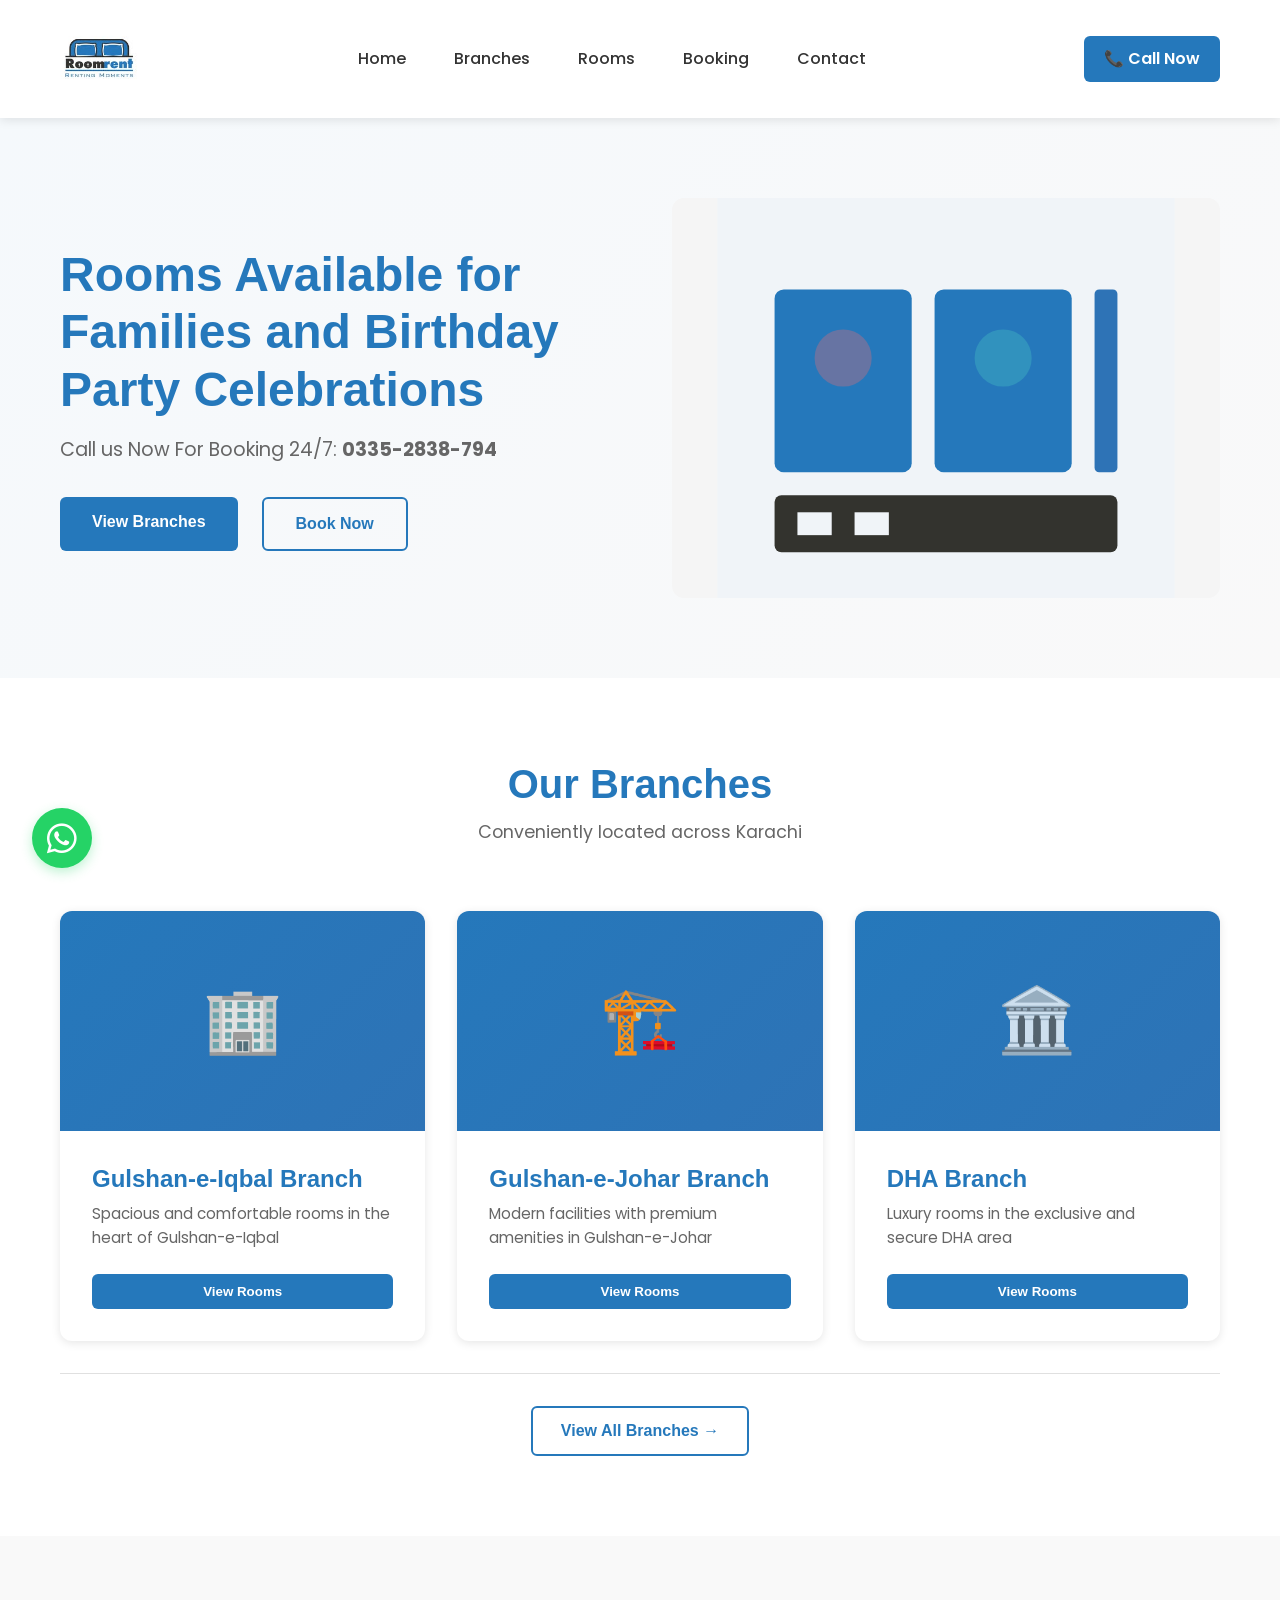
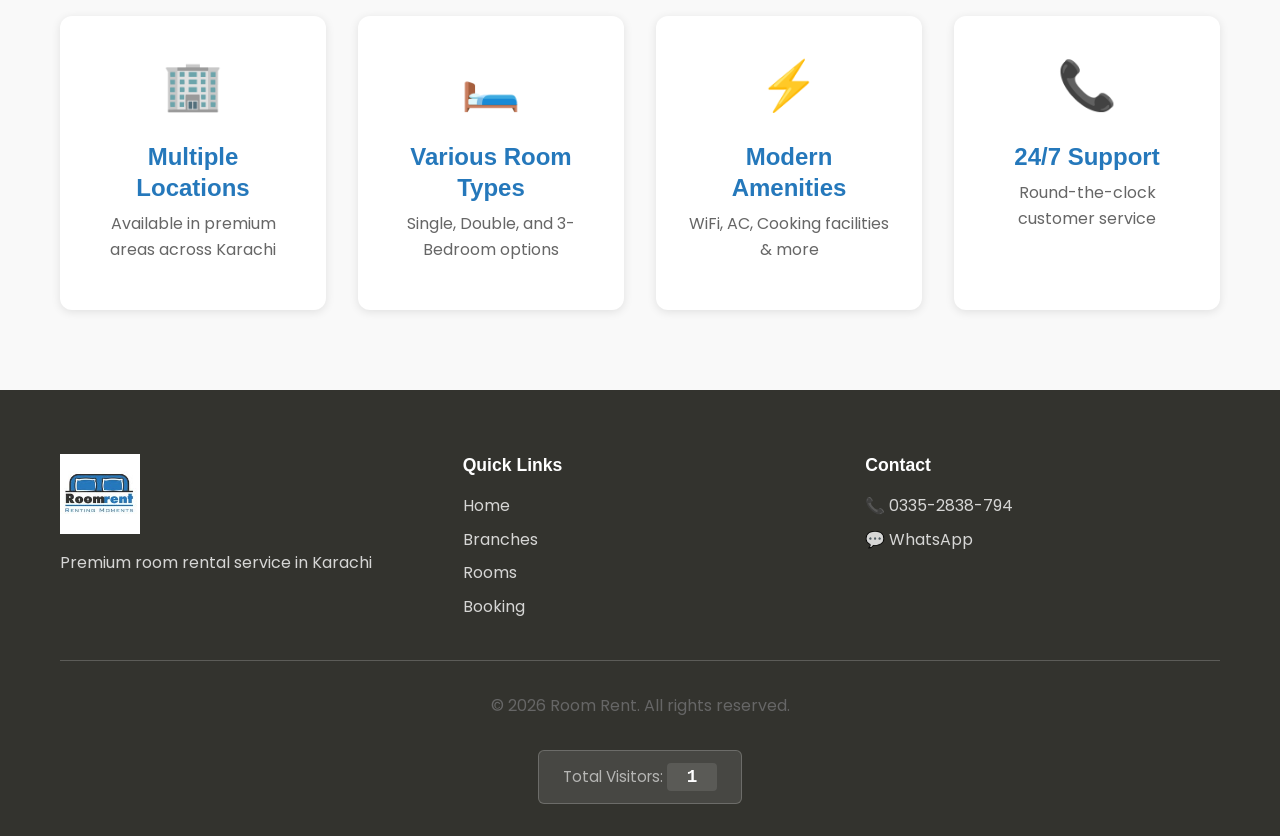
==== commit 067600fe: "update visitor counter js" ====
--- a/index.html
+++ b/index.html
@@ -158,7 +158,7 @@
                 </div>
             </div>
             <div class="footer-bottom">
-                <p>&copy; 2926 Room Rent. All rights reserved.</p>
+                <p>&copy; 2026 Room Rent. All rights reserved.</p>
                 <div class="visitor-counter">
                     <span>Total Visitors: </span>
                     <span id="visitorCount" class="visitor-count">0</span>
@@ -171,6 +171,7 @@
     <button id="scrollTop" class="scroll-top" aria-label="Scroll to top">↑</button>
 
     <script src="js/script.js"></script>
+	<script src="js/visitor-counter.js"></script>
     <script src="js/tawkto.js"></script>
 </body>
 </html>
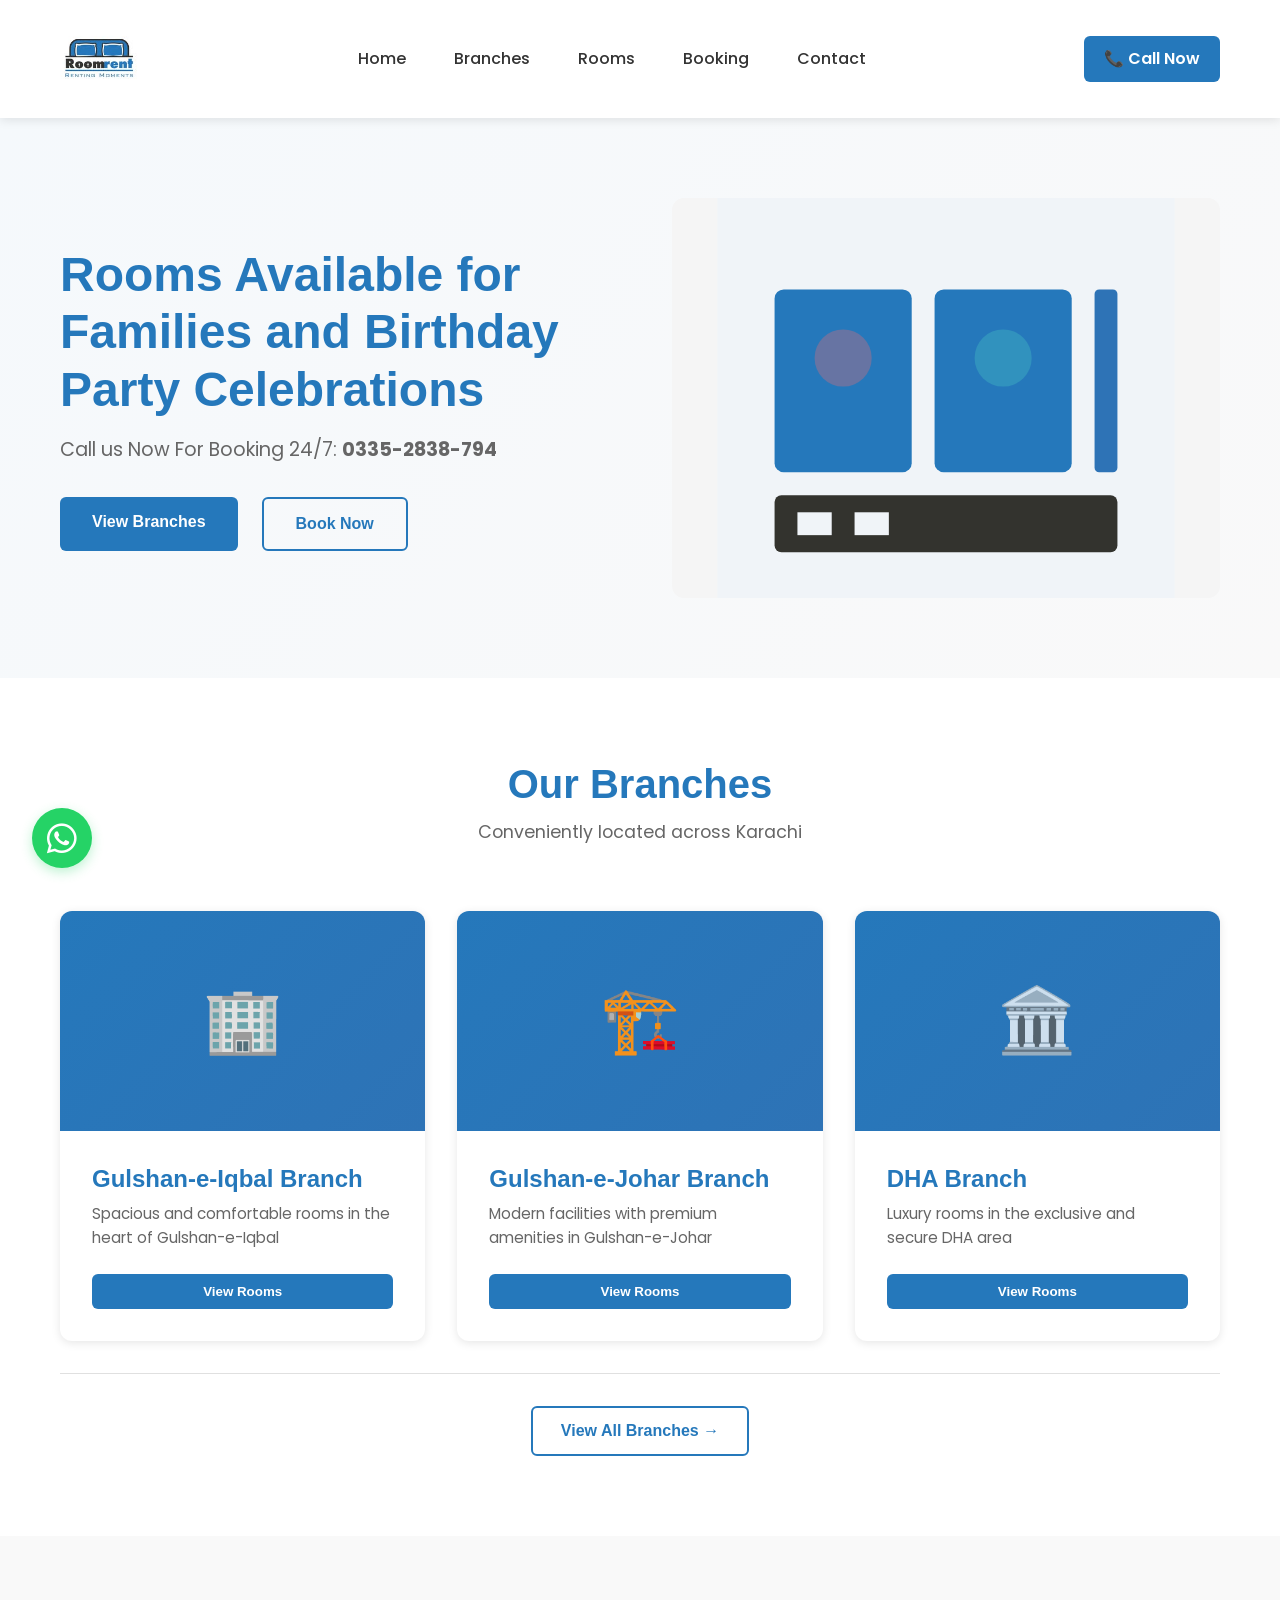
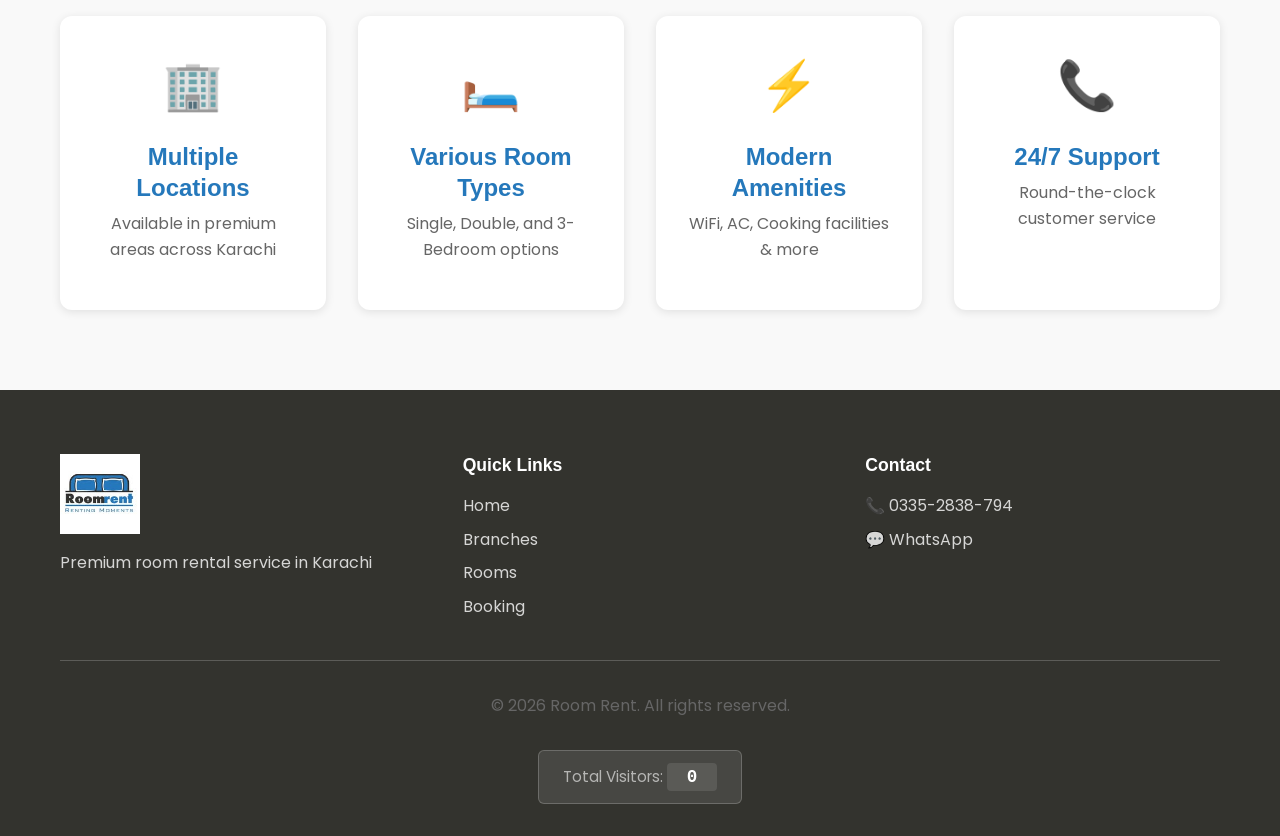
==== commit c37162ff: "fix visitor counter issue" ====
--- a/index.html
+++ b/index.html
@@ -171,7 +171,7 @@
     <button id="scrollTop" class="scroll-top" aria-label="Scroll to top">↑</button>
 
     <script src="js/script.js"></script>
-	<script src="js/visitor-counter.js"></script>
+    <script src="js/visitor-counter.js"></script>
     <script src="js/tawkto.js"></script>
 </body>
 </html>
